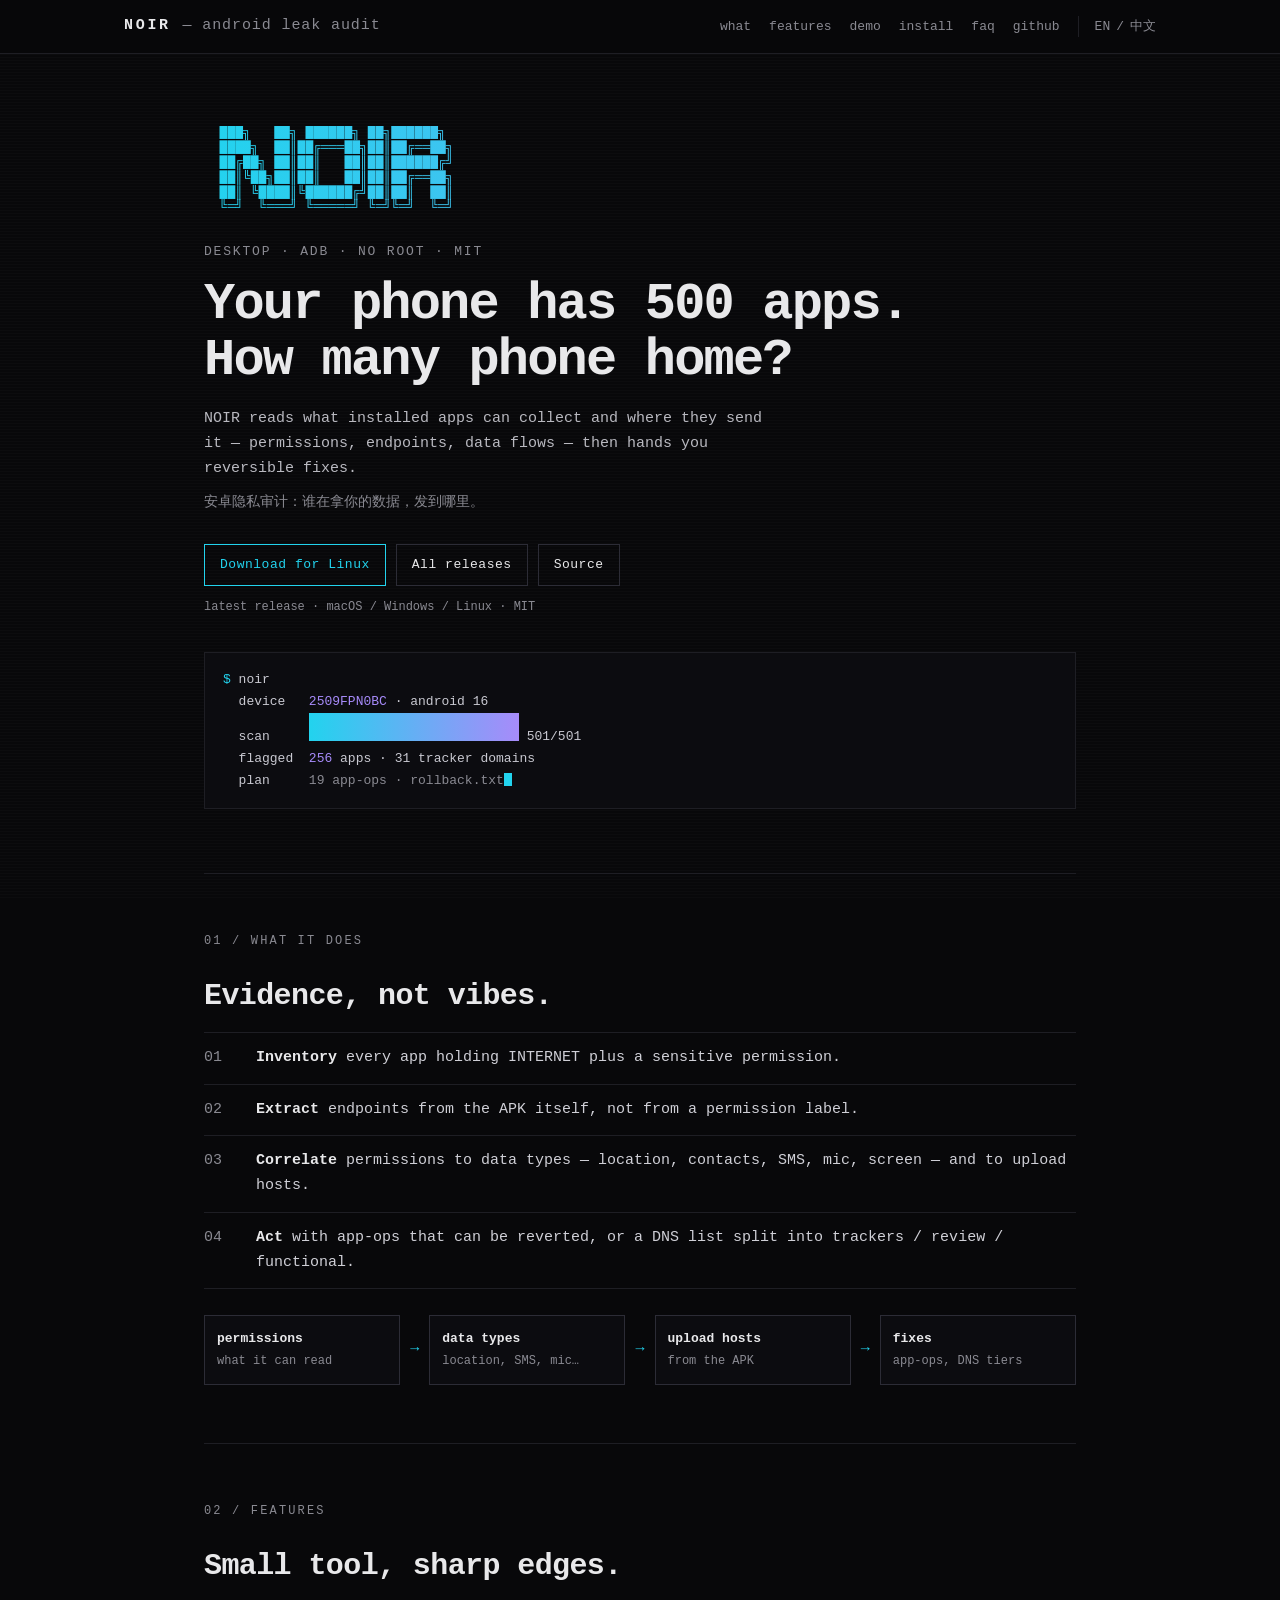
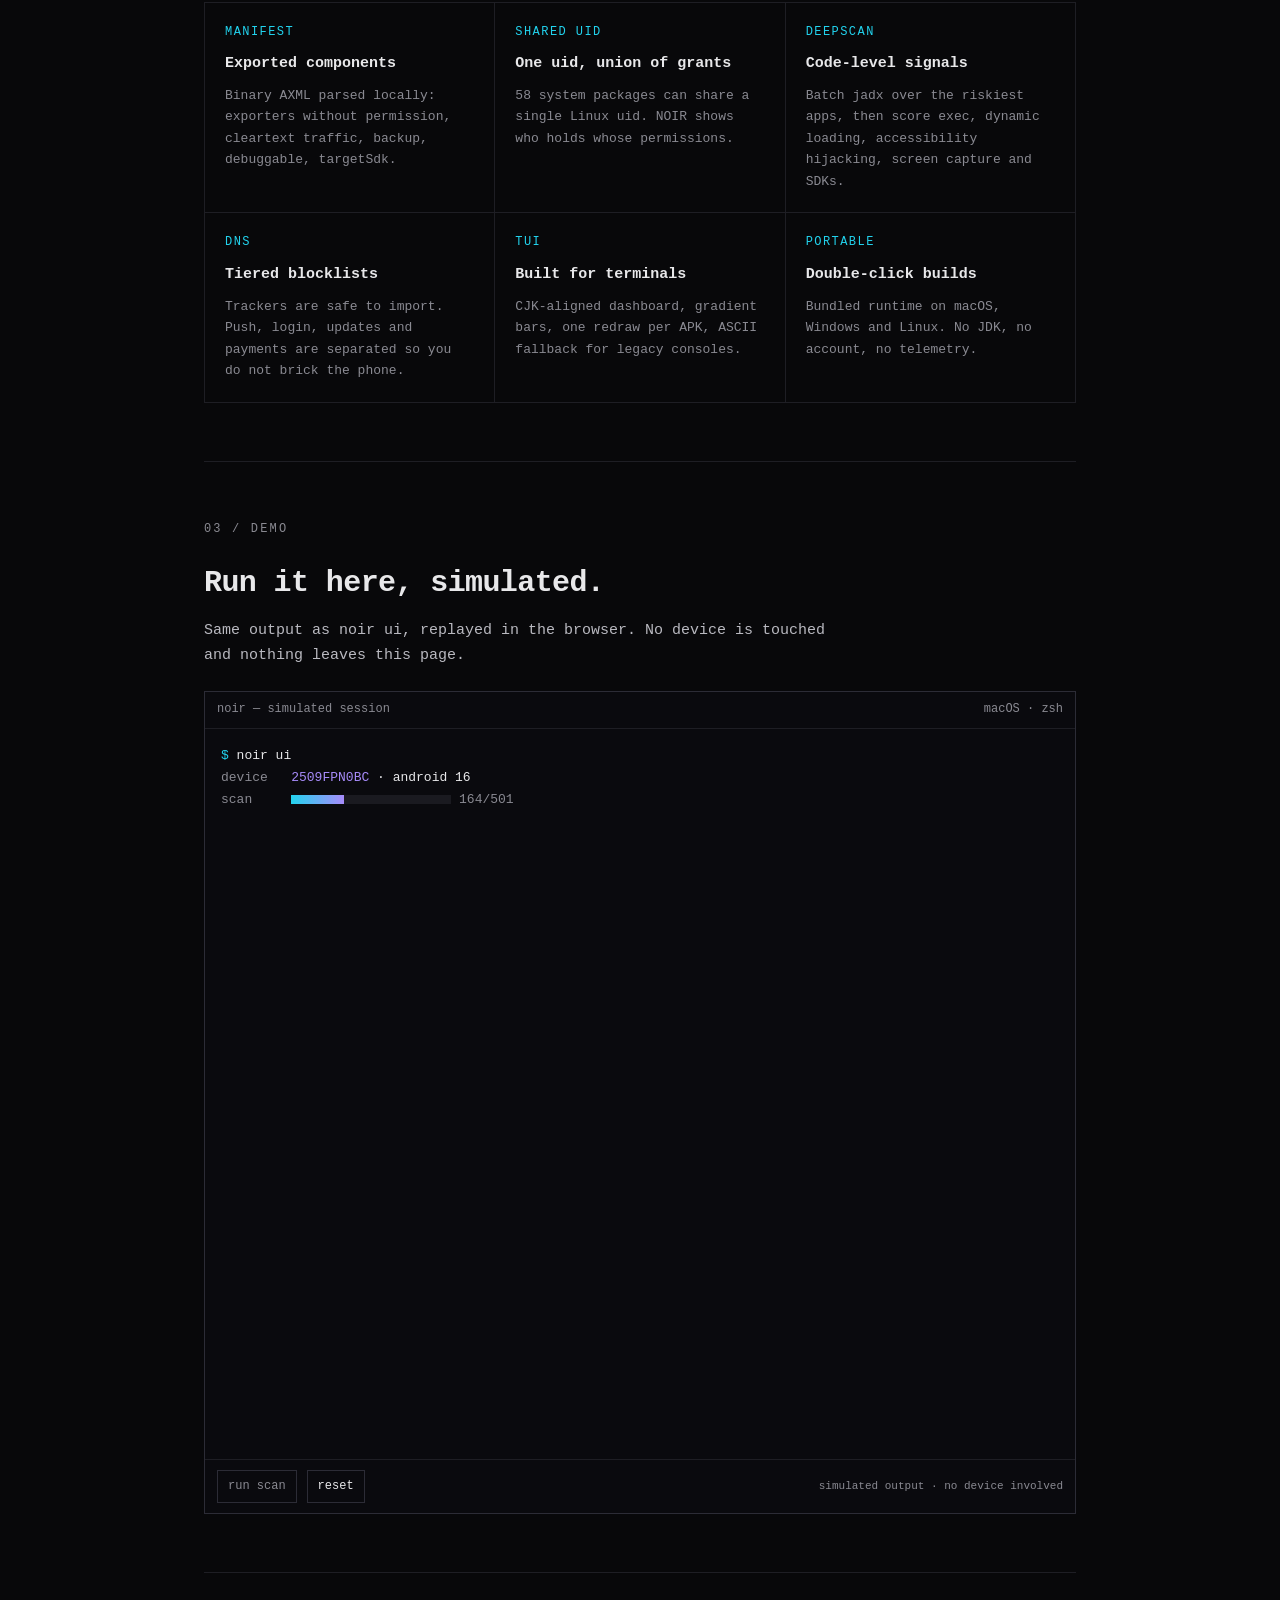
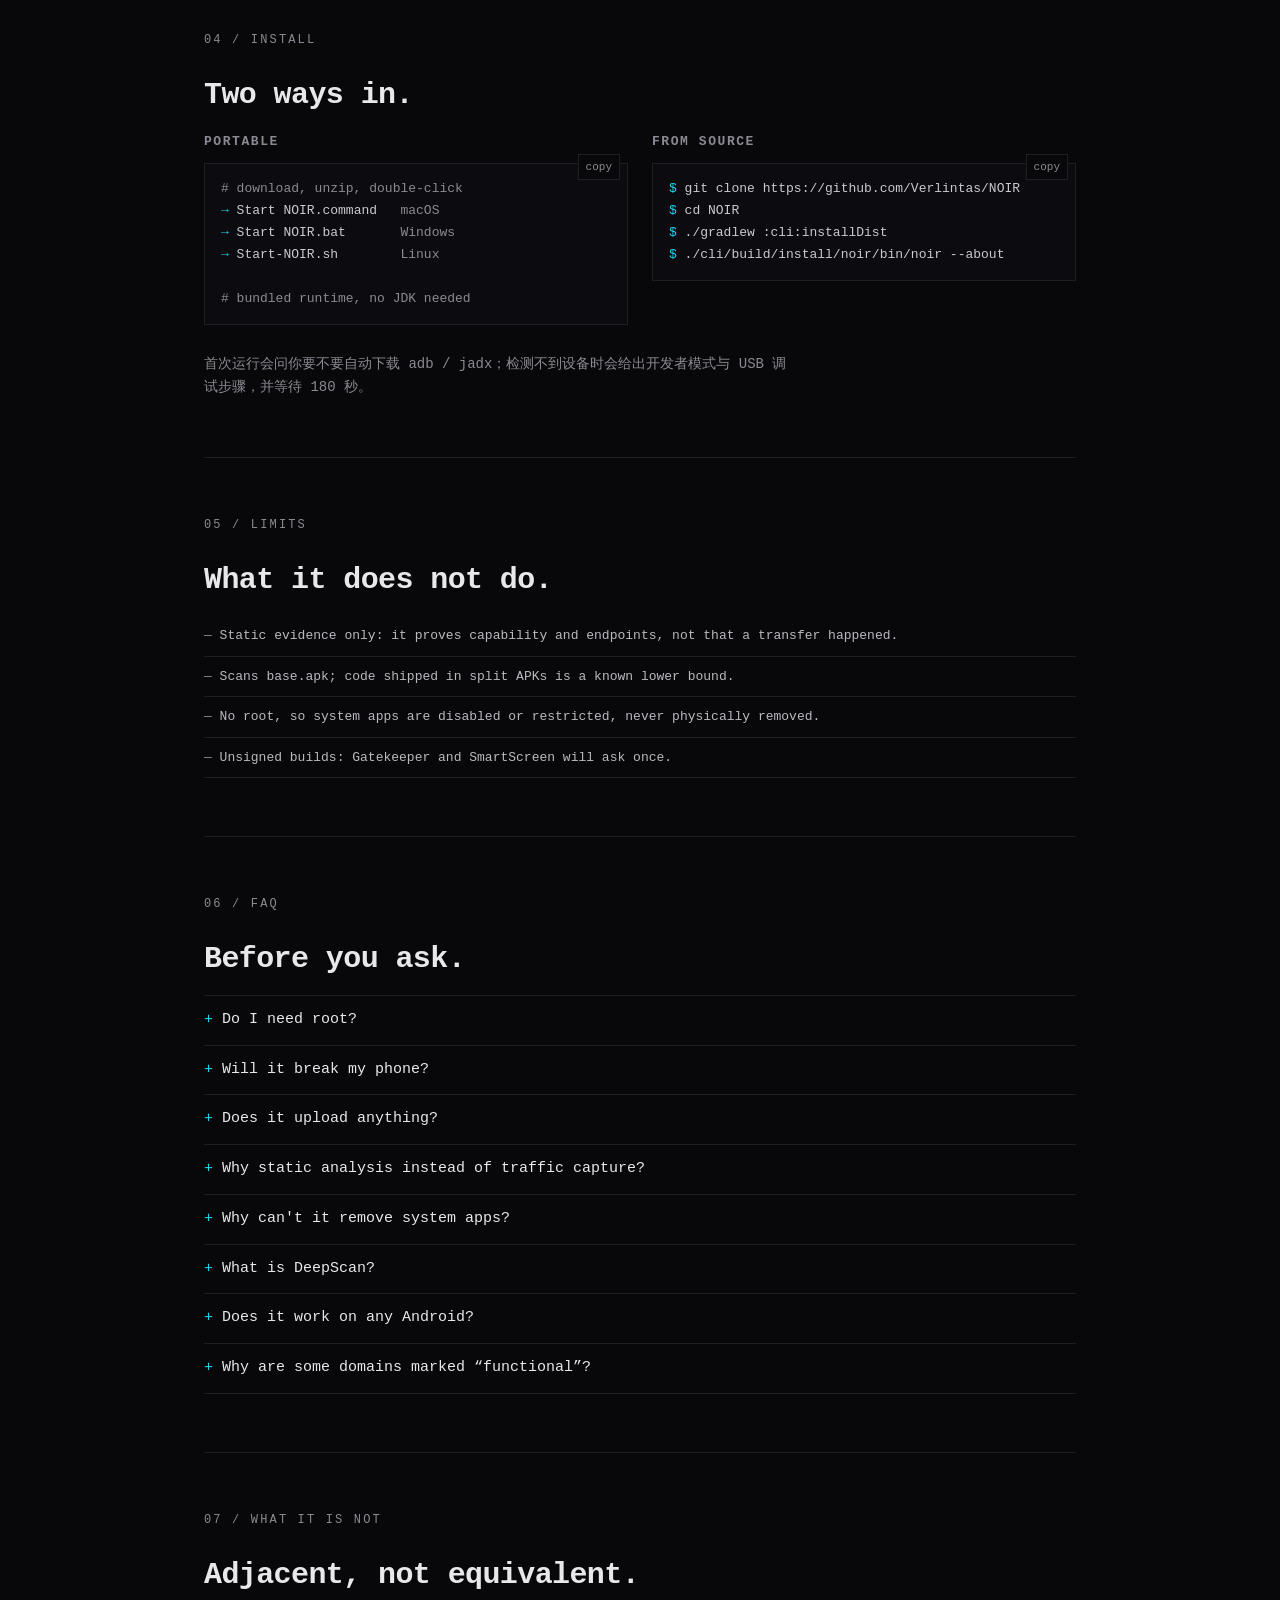
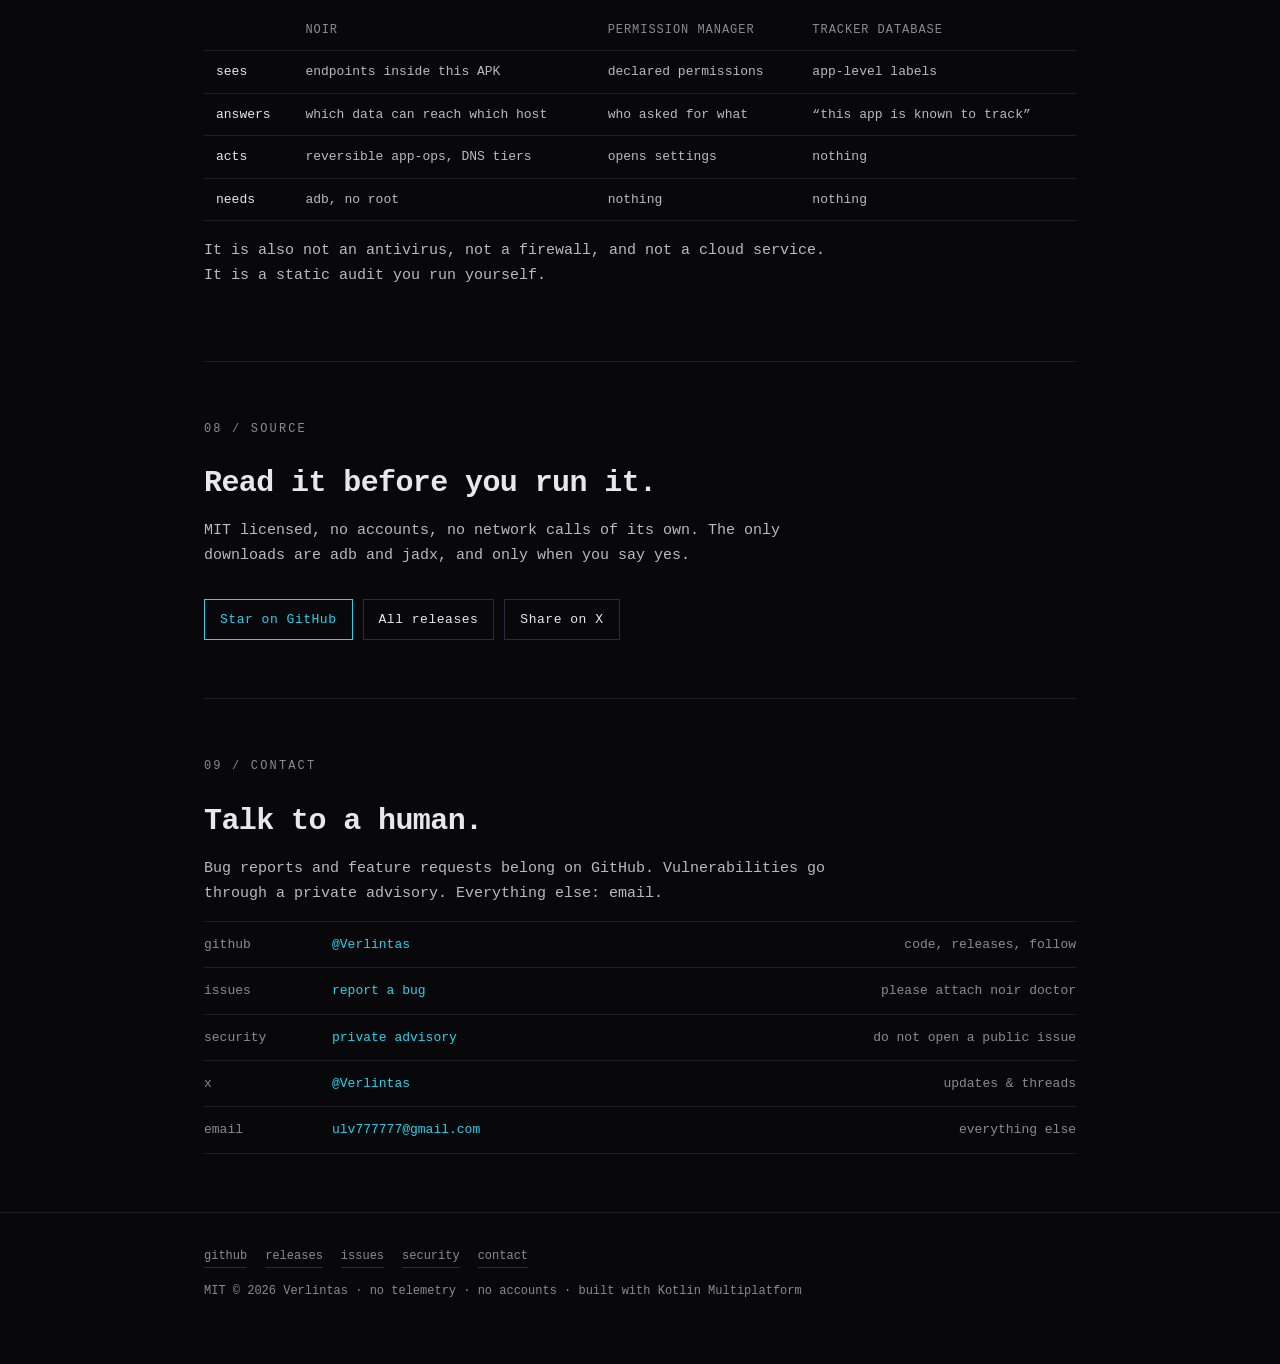
==== site/index.html @ d6cd67aa "feat(site): add bilingual NOIR landing page Static EN/ZH pages under site/ with an interactive simul" ====
<!doctype html>
<html lang="en">
<head>
<meta charset="utf-8">
<meta name="viewport" content="width=device-width, initial-scale=1">
<title>NOIR — Android leak audit</title>
<meta name="description" content="Desktop audit of what an Android device can leak: permissions, endpoints, data flows, reversible fixes. adb only, no root. MIT.">
<meta name="author" content="Verlintas">
<meta name="theme-color" content="#08080a">
<meta name="color-scheme" content="dark">
<link rel="canonical" href="https://verlintas.dev/noir/">
<link rel="alternate" hreflang="en" href="https://verlintas.dev/noir/">
<link rel="alternate" hreflang="zh" href="https://verlintas.dev/noir/zh/">
<link rel="alternate" hreflang="x-default" href="https://verlintas.dev/noir/">

<meta property="og:title" content="NOIR — Android leak audit">
<meta property="og:description" content="What can your phone leak, and where does it go? adb only, no root, reversible fixes.">
<meta property="og:type" content="website">
<meta property="og:site_name" content="NOIR">
<meta property="og:url" content="https://verlintas.dev/noir/">
<meta property="og:locale" content="en_US">
<meta property="og:locale:alternate" content="zh_CN">
<meta property="og:image" content="https://verlintas.dev/noir/assets/og.png">
<meta property="og:image:width" content="1200">
<meta property="og:image:height" content="630">
<meta property="og:image:alt" content="NOIR — Your phone has 500 apps. How many phone home?">
<meta name="twitter:card" content="summary_large_image">
<meta name="twitter:site" content="@Verlintas">
<meta name="twitter:creator" content="@Verlintas">
<meta name="twitter:title" content="NOIR — Android leak audit">
<meta name="twitter:description" content="What can your phone leak, and where does it go? adb only, no root, reversible fixes.">
<meta name="twitter:image" content="https://verlintas.dev/noir/assets/og.png">
<meta name="twitter:image:alt" content="NOIR — Your phone has 500 apps. How many phone home?">

<link rel="icon" href="assets/icon.svg" type="image/svg+xml">
<link rel="apple-touch-icon" href="assets/apple-touch-icon.png">
<link rel="manifest" href="assets/manifest.webmanifest">
<link rel="stylesheet" href="assets/style.css">
<script src="assets/app.js" defer></script>

<script type="application/ld+json">
{
  "@context": "https://schema.org",
  "@type": "SoftwareApplication",
  "name": "NOIR",
  "applicationCategory": "SecurityApplication",
  "operatingSystem": "macOS, Windows, Linux",
  "url": "https://verlintas.dev/noir/",
  "codeRepository": "https://github.com/Verlintas/NOIR",
  "license": "https://opensource.org/licenses/MIT",
  "offers": { "@type": "Offer", "price": "0", "priceCurrency": "USD" },
  "description": "Desktop audit of what an Android device can leak: permissions, endpoints, data flows, reversible fixes."
}
</script>
</head>
<body>

<a class="skip" href="#main">skip to content</a>

<header>
  <div class="bar">
    <a class="brand" href="./">NOIR <span>— android leak audit</span></a>
    <nav>
      <a class="keep" href="#what">what</a>
      <a href="#features">features</a>
      <a href="#demo">demo</a>
      <a href="#install">install</a>
      <a href="#faq">faq</a>
      <a class="keep" href="https://github.com/Verlintas/NOIR">github</a>
      <span class="lang"><span class="active">EN</span> / <a class="lang-link" href="./zh/" hreflang="zh" lang="zh">中文</a></span>
    </nav>
  </div>
</header>

<main class="wrap" id="main">

  <section class="hero">
    <pre class="logo" role="img" aria-label="NOIR">  ███╗   ██╗ ██████╗ ██╗██████╗
  ████╗  ██║██╔═══██╗██║██╔══██╗
  ██╔██╗ ██║██║   ██║██║██████╔╝
  ██║╚██╗██║██║   ██║██║██╔══██╗
  ██║ ╚████║╚██████╔╝██║██║  ██║
  ╚═╝  ╚═══╝ ╚═════╝ ╚═╝╚═╝  ╚═╝</pre>

    <p class="kicker">desktop · adb · no root · mit</p>

    <h1>Your phone has 500 apps.<br>How many phone home?</h1>

    <p class="lede">
      NOIR reads what installed apps can collect and where they send it —
      permissions, endpoints, data flows — then hands you reversible fixes.
    </p>
    <p class="cn" lang="zh">安卓隐私审计：谁在拿你的数据，发到哪里。</p>

    <div class="cta">
      <a class="btn primary" id="download-primary" href="https://github.com/Verlintas/NOIR/releases/latest">Download latest</a>
      <a class="btn" id="download-all" href="https://github.com/Verlintas/NOIR/releases">All releases</a>
      <a class="btn" href="https://github.com/Verlintas/NOIR">Source</a>
      <a class="stars" id="stars" href="https://github.com/Verlintas/NOIR" hidden>★ <b>—</b> stars</a>
    </div>
    <p class="release" id="release-meta">latest release · macOS / Windows / Linux · MIT</p>

    <pre class="term"><span class="p">$</span> noir
  device   <span class="v">2509FPN0BC</span> · android 16
  scan     <span class="bar"></span> 501/501
  flagged  <span class="v">256</span> apps · 31 tracker domains
  plan     <span class="d">19 app-ops · rollback.txt</span><span class="caret"></span></pre>
  </section>

  <section class="reveal" id="what">
    <p class="sec-label">01 / What it does</p>
    <h2>Evidence, not vibes.</h2>

    <div class="rows">
      <div class="row"><span class="n">01</span><span class="t"><b>Inventory</b> every app holding INTERNET plus a sensitive permission.</span></div>
      <div class="row"><span class="n">02</span><span class="t"><b>Extract</b> endpoints from the APK itself, not from a permission label.</span></div>
      <div class="row"><span class="n">03</span><span class="t"><b>Correlate</b> permissions to data types — location, contacts, SMS, mic, screen — and to upload hosts.</span></div>
      <div class="row"><span class="n">04</span><span class="t"><b>Act</b> with app-ops that can be reverted, or a DNS list split into trackers / review / functional.</span></div>
    </div>

    <div class="flow" aria-hidden="true">
      <div class="box"><b>permissions</b><span>what it can read</span></div>
      <div class="arrow">→</div>
      <div class="box"><b>data types</b><span>location, SMS, mic…</span></div>
      <div class="arrow">→</div>
      <div class="box"><b>upload hosts</b><span>from the APK</span></div>
      <div class="arrow">→</div>
      <div class="box"><b>fixes</b><span>app-ops, DNS tiers</span></div>
    </div>
  </section>

  <section class="reveal" id="features">
    <p class="sec-label">02 / Features</p>
    <h2>Small tool, sharp edges.</h2>

    <div class="grid">
      <div class="card"><div class="k">MANIFEST</div><h3>Exported components</h3><p>Binary AXML parsed locally: exporters without permission, cleartext traffic, backup, debuggable, targetSdk.</p></div>
      <div class="card"><div class="k">SHARED UID</div><h3>One uid, union of grants</h3><p>58 system packages can share a single Linux uid. NOIR shows who holds whose permissions.</p></div>
      <div class="card"><div class="k">DEEPSCAN</div><h3>Code-level signals</h3><p>Batch jadx over the riskiest apps, then score exec, dynamic loading, accessibility hijacking, screen capture and SDKs.</p></div>
      <div class="card"><div class="k">DNS</div><h3>Tiered blocklists</h3><p>Trackers are safe to import. Push, login, updates and payments are separated so you do not brick the phone.</p></div>
      <div class="card"><div class="k">TUI</div><h3>Built for terminals</h3><p>CJK-aligned dashboard, gradient bars, one redraw per APK, ASCII fallback for legacy consoles.</p></div>
      <div class="card"><div class="k">PORTABLE</div><h3>Double-click builds</h3><p>Bundled runtime on macOS, Windows and Linux. No JDK, no account, no telemetry.</p></div>
    </div>
  </section>

  <section class="reveal" id="demo">
    <p class="sec-label">03 / Demo</p>
    <h2>Run it here, simulated.</h2>
    <p>Same output as <code>noir ui</code>, replayed in the browser. No device is touched and nothing leaves this page.</p>

    <div class="demo">
      <div class="demo-bar"><span>noir — simulated session</span><span>macOS · zsh</span></div>
      <div class="demo-body" id="demo-body" aria-label="simulated terminal output"><div class="l dim fallback">JavaScript is off — run noir ui in your terminal to see this live.</div></div>
      <div class="demo-actions">
        <button id="demo-run" type="button">run scan</button>
        <button id="demo-reset" type="button">reset</button>
        <span class="demo-note">simulated output · no device involved</span>
      </div>
    </div>
  </section>

  <section class="reveal" id="install">
    <p class="sec-label">04 / Install</p>
    <h2>Two ways in.</h2>

    <div class="cols">
      <div>
        <h3>Portable</h3>
        <div class="code-wrap">
<pre class="code"><span class="c"># download, unzip, double-click</span>
<span class="p">→</span> Start NOIR.command   <span class="c">macOS</span>
<span class="p">→</span> Start NOIR.bat       <span class="c">Windows</span>
<span class="p">→</span> Start-NOIR.sh        <span class="c">Linux</span>

<span class="c"># bundled runtime, no JDK needed</span></pre>
          <button class="copy" type="button">copy</button>
        </div>
      </div>
      <div>
        <h3>From source</h3>
        <div class="code-wrap">
<pre class="code"><span class="p">$</span> git clone https://github.com/Verlintas/NOIR
<span class="p">$</span> cd NOIR
<span class="p">$</span> ./gradlew :cli:installDist
<span class="p">$</span> ./cli/build/install/noir/bin/noir --about</pre>
          <button class="copy" type="button">copy</button>
        </div>
      </div>
    </div>

    <p class="cn" lang="zh">首次运行会问你要不要自动下载 adb / jadx；检测不到设备时会给出开发者模式与 USB 调试步骤，并等待 180 秒。</p>
  </section>

  <section class="reveal" id="limits">
    <p class="sec-label">05 / Limits</p>
    <h2>What it does not do.</h2>
    <ul class="limits">
      <li>Static evidence only: it proves capability and endpoints, not that a transfer happened.</li>
      <li>Scans <code>base.apk</code>; code shipped in split APKs is a known lower bound.</li>
      <li>No root, so system apps are disabled or restricted, never physically removed.</li>
      <li>Unsigned builds: Gatekeeper and SmartScreen will ask once.</li>
    </ul>
  </section>

  <section class="reveal" id="faq">
    <p class="sec-label">06 / FAQ</p>
    <h2>Before you ask.</h2>

    <div class="faq">
      <details>
        <summary>Do I need root?</summary>
        <p>No. Everything runs through <code>adb shell</code>. Uninstalling is limited to <code>--user 0</code>, so the system partition is never modified and a factory reset brings everything back.</p>
      </details>
      <details>
        <summary>Will it break my phone?</summary>
        <p>The default run is read-only. <code>--apply</code> only changes app-ops, each reversible with <code>default</code>; <code>rollback.txt</code> is written next to the report. Uninstalling is a separate, explicit command.</p>
      </details>
      <details>
        <summary>Does it upload anything?</summary>
        <p>No telemetry, no accounts, no analytics. Reports stay in your output directory. The only network access is <code>noir setup</code> downloading adb/jadx, and GitHub API calls on this page for the version and star count.</p>
      </details>
      <details>
        <summary>Why static analysis instead of traffic capture?</summary>
        <p>Static evidence answers “can this app read X and reach Y”, which works without root, without a VPN slot, and without trusting a certificate authority. It cannot prove that a transfer happened — pair it with DNS logs if you need that.</p>
      </details>
      <details>
        <summary>Why can't it remove system apps?</summary>
        <p>Without an unlocked bootloader and root, Android does not allow it. NOIR can disable or restrict them for the current user, and tells you exactly which app-op or domain is responsible.</p>
      </details>
      <details>
        <summary>What is DeepScan?</summary>
        <p><code>noir deepscan</code> pulls the riskiest APKs, runs jadx in parallel, and scores code-level signals: <code>Runtime.exec</code>, dynamic dex loading, accessibility rewriting, screen capture, device-id reads and known SDKs. It is a triage tool, not a decompiler replacement.</p>
      </details>
      <details>
        <summary>Does it work on any Android?</summary>
        <p>Yes, as long as <code>adb</code> can see the device. It has been tested on Xiaomi/HyperOS, AOSP emulators and vendor ROMs. Vendor-specific heuristics live in the classifier and are easy to extend.</p>
      </details>
      <details>
        <summary>Why are some domains marked “functional”?</summary>
        <p>Push, login, updates, payments, app stores and cloud sync need their endpoints. Blocking them takes out notifications or sign-in. NOIR splits exports into trackers / review / functional so you do not brick the phone.</p>
      </details>
    </div>
  </section>

  <section class="reveal" id="not">
    <p class="sec-label">07 / What it is not</p>
    <h2>Adjacent, not equivalent.</h2>

    <table class="compare">
      <thead>
        <tr><th></th><th>NOIR</th><th>Permission manager</th><th>Tracker database</th></tr>
      </thead>
      <tbody>
        <tr><td>sees</td><td>endpoints inside this APK</td><td>declared permissions</td><td>app-level labels</td></tr>
        <tr><td>answers</td><td>which data can reach which host</td><td>who asked for what</td><td>“this app is known to track”</td></tr>
        <tr><td>acts</td><td>reversible app-ops, DNS tiers</td><td>opens settings</td><td>nothing</td></tr>
        <tr><td>needs</td><td>adb, no root</td><td>nothing</td><td>nothing</td></tr>
      </tbody>
    </table>
    <p style="margin-top:18px">It is also not an antivirus, not a firewall, and not a cloud service. It is a static audit you run yourself.</p>
  </section>

  <section class="reveal" id="source">
    <p class="sec-label">08 / Source</p>
    <h2>Read it before you run it.</h2>
    <p>MIT licensed, no accounts, no network calls of its own. The only downloads are adb and jadx, and only when you say yes.</p>
    <div class="cta">
      <a class="btn primary" href="https://github.com/Verlintas/NOIR">Star on GitHub</a>
      <a class="btn" href="https://github.com/Verlintas/NOIR/releases">All releases</a>
      <a class="btn" href="https://twitter.com/intent/tweet?text=NOIR%20%E2%80%94%20what%20can%20your%20phone%20leak%2C%20and%20where%20does%20it%20go%3F%20adb%20only%2C%20no%20root.&amp;url=https%3A%2F%2Fverlintas.dev%2Fnoir%2F">Share on X</a>
    </div>
  </section>

  <section class="reveal" id="contact">
    <p class="sec-label">09 / Contact</p>
    <h2>Talk to a human.</h2>
    <p>Bug reports and feature requests belong on GitHub. Vulnerabilities go through a private advisory. Everything else: email.</p>

    <div class="contact">
      <a class="contact-row" href="https://github.com/Verlintas">
        <span class="k">github</span><span class="v">@Verlintas</span><span class="d">code, releases, follow</span>
      </a>
      <a class="contact-row" href="https://github.com/Verlintas/NOIR/issues">
        <span class="k">issues</span><span class="v">report a bug</span><span class="d">please attach <code>noir doctor</code></span>
      </a>
      <a class="contact-row" href="https://github.com/Verlintas/NOIR/security/advisories/new">
        <span class="k">security</span><span class="v">private advisory</span><span class="d">do not open a public issue</span>
      </a>
      <a class="contact-row" href="https://x.com/Verlintas">
        <span class="k">x</span><span class="v">@Verlintas</span><span class="d">updates &amp; threads</span>
      </a>
      <a class="contact-row" id="email-link" href="#contact">
        <span class="k">email</span><span class="v" id="email-text">…</span><span class="d">everything else</span>
      </a>
    </div>
  </section>

</main>

<footer>
  <div class="wrap">
    <div class="links">
      <a href="https://github.com/Verlintas/NOIR">github</a>
      <a href="https://github.com/Verlintas/NOIR/releases">releases</a>
      <a href="https://github.com/Verlintas/NOIR/issues">issues</a>
      <a href="https://github.com/Verlintas/NOIR/blob/main/SECURITY.md">security</a>
      <a href="#contact">contact</a>
    </div>
    <div>MIT © 2026 Verlintas · no telemetry · no accounts · built with Kotlin Multiplatform</div>
  </div>
</footer>

</body>
</html>
---- site/assets/style.css ----
:root {
  --bg: #08080a;
  --fg: #e8e8ea;
  --dim: #8a8a92;
  --line: #1e1e24;
  --line-bright: #2c2c36;
  --cyan: #22d3ee;
  --violet: #a78bfa;
  --amber: #fbbf24;
  --red: #f87171;
  --green: #34d399;
  --mono: ui-monospace, SFMono-Regular, "SF Mono", Menlo, Consolas, "Liberation Mono", monospace;
}

* { box-sizing: border-box; }

html { background: var(--bg); scroll-behavior: smooth; }

body {
  margin: 0;
  background: var(--bg);
  color: var(--fg);
  font-family: var(--mono);
  font-size: 15px;
  line-height: 1.65;
  -webkit-font-smoothing: antialiased;
  text-rendering: optimizeLegibility;
}

body::before {
  content: "";
  position: fixed;
  inset: 0;
  pointer-events: none;
  background-image: linear-gradient(rgba(255,255,255,.018) 1px, transparent 1px);
  background-size: 100% 3px;
  z-index: 0;
}

a { color: inherit; text-decoration: none; border-bottom: 1px solid var(--line-bright); }
a:hover { color: var(--cyan); border-bottom-color: var(--cyan); }

::selection { background: var(--cyan); color: #000; }

:focus-visible {
  outline: 2px solid var(--cyan);
  outline-offset: 3px;
}

.skip {
  position: absolute;
  left: -9999px;
  top: 0;
  z-index: 99;
  background: var(--bg);
  border: 1px solid var(--cyan);
  padding: 8px 12px;
}
.skip:focus { left: 12px; top: 12px; }

.wrap { position: relative; z-index: 1; max-width: 920px; margin: 0 auto; padding: 0 24px; }

header {
  border-bottom: 1px solid var(--line);
  position: sticky;
  top: 0;
  background: rgba(8,8,10,.86);
  backdrop-filter: blur(8px);
  z-index: 2;
}

.bar {
  max-width: 1080px;
  margin: 0 auto;
  padding: 14px 24px;
  display: flex;
  align-items: center;
  justify-content: space-between;
  gap: 16px;
}

.brand { font-weight: 700; letter-spacing: .18em; border: 0; }
.brand span { color: var(--dim); font-weight: 400; letter-spacing: .06em; }

nav { display: flex; gap: 18px; font-size: 13px; color: var(--dim); align-items: center; }
nav a { border: 0; }
nav a:hover { color: var(--fg); }
nav a.active { color: var(--fg); }
.lang { display: flex; gap: 6px; align-items: center; border-left: 1px solid var(--line); padding-left: 16px; }

/* hero */
.hero { padding: 72px 0 64px; border-top: 0; }

.logo {
  margin: 0;
  font-size: clamp(7px, 1.55vw, 13px);
  line-height: 1.15;
  font-weight: 700;
  background: linear-gradient(92deg, var(--cyan), var(--violet) 72%);
  background-size: 200% 100%;
  animation: drift 9s ease-in-out infinite;
  -webkit-background-clip: text;
  background-clip: text;
  color: transparent;
  white-space: pre;
  overflow-x: auto;
}

.kicker {
  margin: 26px 0 0;
  color: var(--dim);
  font-size: 13px;
  letter-spacing: .14em;
  text-transform: uppercase;
}

h1 {
  margin: 14px 0 18px;
  font-size: clamp(30px, 5.2vw, 52px);
  line-height: 1.08;
  letter-spacing: -0.035em;
  font-weight: 700;
}

.lede { margin: 0; max-width: 62ch; color: #b9b9c0; }
.cn { margin: 10px 0 0; color: var(--dim); font-size: 14px; }

.cta { display: flex; flex-wrap: wrap; gap: 10px; margin: 30px 0 0; align-items: center; }

.btn {
  display: inline-block;
  padding: 9px 15px;
  border: 1px solid var(--line-bright);
  color: var(--fg);
  font-size: 13px;
  letter-spacing: .04em;
  transition: background .12s ease, color .12s ease, border-color .12s ease;
}

.btn:hover { background: var(--fg); color: #000; border-color: var(--fg); }
.btn.primary { border-color: var(--cyan); color: var(--cyan); }
.btn.primary:hover { background: var(--cyan); color: #000; }
.btn.small { padding: 6px 10px; font-size: 12px; }

.stars { display: inline-flex; gap: 6px; align-items: center; color: var(--dim); font-size: 12px; border: 1px solid var(--line); padding: 6px 10px; }
.stars b { color: var(--fg); font-weight: 600; }
.stars[hidden] { display: none; }

.release { margin: 12px 0 0; color: var(--dim); font-size: 12px; }

.term {
  margin: 34px 0 0;
  padding: 16px 18px;
  background: #0c0c10;
  border: 1px solid var(--line);
  font-size: 13px;
  line-height: 1.7;
  color: #c9c9d1;
  overflow-x: auto;
}

.term .p { color: var(--cyan); }
.term .d { color: var(--dim); }
.term .v { color: var(--violet); }

.term .bar {
  display: inline-block;
  width: 210px;
  height: 11px;
  background: linear-gradient(90deg, var(--cyan), var(--violet), var(--cyan));
  background-size: 200% 100%;
  animation: bar 4s linear infinite;
  vertical-align: -1px;
}

.term .caret {
  display: inline-block;
  width: .62em;
  height: 1em;
  background: var(--cyan);
  vertical-align: -2px;
  animation: blink 1.15s steps(1) infinite;
}

@keyframes drift {
  0%, 100% { background-position: 0% 50%; }
  50% { background-position: 100% 50%; }
}

@keyframes bar { to { background-position: -200% 0; } }
@keyframes blink { 50% { opacity: 0; } }

/* sections */
section { padding: 58px 0; border-top: 1px solid var(--line); }

.sec-label {
  margin: 0 0 26px;
  color: var(--dim);
  font-size: 12px;
  letter-spacing: .18em;
  text-transform: uppercase;
}

h2 {
  margin: 0 0 18px;
  font-size: clamp(22px, 3vw, 30px);
  letter-spacing: -0.02em;
  line-height: 1.2;
}

p { margin: 0 0 14px; color: #b9b9c0; max-width: 70ch; }

.rows { margin-top: 8px; border-top: 1px solid var(--line); }
.row { display: flex; gap: 18px; padding: 13px 0; border-bottom: 1px solid var(--line); }
.row .n { color: var(--dim); min-width: 34px; }
.row .t { flex: 1; color: #cfcfd6; }
.row .t b { color: var(--fg); font-weight: 600; }

.grid {
  display: grid;
  grid-template-columns: repeat(auto-fit, minmax(250px, 1fr));
  gap: 1px;
  background: var(--line);
  border: 1px solid var(--line);
}

.card {
  background: var(--bg);
  padding: 20px;
  transition: background .18s ease, transform .18s ease;
}
.card:hover { background: #0d0d11; transform: translateY(-2px); }
.card .k { color: var(--cyan); font-size: 12px; letter-spacing: .12em; }
.card h3 { margin: 10px 0 8px; font-size: 15px; letter-spacing: 0; }
.card p { margin: 0; font-size: 13px; color: var(--dim); overflow-wrap: anywhere; }

/* data flow */
.flow {
  display: grid;
  grid-template-columns: 1fr auto 1fr auto 1fr auto 1fr;
  align-items: center;
  gap: 10px;
  margin: 26px 0 0;
}
.flow .box { border: 1px solid var(--line-bright); padding: 12px; font-size: 13px; background: #0c0c10; }
.flow .box b { display: block; color: var(--fg); font-weight: 600; }
.flow .box span { color: var(--dim); font-size: 12px; }
.flow .arrow { color: var(--cyan); }

/* interactive demo */
.demo { margin-top: 22px; border: 1px solid var(--line-bright); background: #0a0a0e; }
.demo-bar {
  display: flex;
  justify-content: space-between;
  gap: 12px;
  padding: 8px 12px;
  border-bottom: 1px solid var(--line);
  color: var(--dim);
  font-size: 12px;
}
.demo-body {
  padding: 16px;
  min-height: 730px;
  font-size: 13px;
  line-height: 1.7;
  overflow-x: auto;
}
.demo-body .l { white-space: pre; }
.demo-body .fallback { white-space: normal; }
.demo-body .dim { color: var(--dim); }
.demo-body .ok { color: var(--cyan); }
.demo-body .v { color: var(--violet); }
.demo-body .warn { color: var(--amber); }
.demo-body .bad { color: var(--red); }
.demo-body .head { color: var(--fg); font-weight: 600; letter-spacing: .08em; }
.demo-body .spacer { height: 10px; }
.demo-body table { width: 100%; border-collapse: collapse; font-size: 13px; margin: 4px 0 6px; }
.demo-body td { padding: 1px 0; vertical-align: top; white-space: nowrap; }
.demo-body td.num { text-align: right; color: var(--dim); padding-left: 14px; }
.demo-body td.pkg { color: var(--fg); }
.demo-body td.cat { color: var(--dim); padding-left: 14px; }
.demo-body .lbl { display: inline-block; width: 10ch; }
.demo-body .mini {
  display: inline-block;
  height: 9px;
  background: linear-gradient(90deg, var(--cyan), var(--violet));
  vertical-align: -1px;
}
.demo-body .track { display: inline-block; width: 160px; height: 9px; background: #1a1a20; vertical-align: -1px; }
.demo-body .track i { display: block; height: 100%; width: 0; background: linear-gradient(90deg, var(--cyan), var(--violet)); }
.demo-actions {
  display: none;
  gap: 10px;
  align-items: center;
  padding: 10px 12px;
  border-top: 1px solid var(--line);
}
.js .demo-actions { display: flex; }
.demo-actions button {
  font: inherit;
  font-size: 12px;
  background: transparent;
  color: var(--fg);
  border: 1px solid var(--line-bright);
  padding: 6px 10px;
  cursor: pointer;
}
.demo-actions button:hover:not(:disabled) { border-color: var(--cyan); color: var(--cyan); }
.demo-actions button:disabled { color: var(--dim); cursor: default; }
.demo-note { color: var(--dim); font-size: 11px; margin-left: auto; text-align: right; }

/* code */
.code-wrap { position: relative; margin: 0 0 18px; }
.code {
  margin: 0;
  padding: 14px 16px;
  background: #0c0c10;
  border: 1px solid var(--line);
  font-size: 13px;
  line-height: 1.7;
  overflow-x: auto;
  color: #c9c9d1;
  max-width: 100%;
}
.code .c { color: var(--dim); }
.code .p { color: var(--cyan); }
.copy {
  position: absolute;
  top: -9px;
  right: 8px;
  font: inherit;
  font-size: 11px;
  background: var(--bg);
  color: var(--dim);
  border: 1px solid var(--line);
  padding: 3px 7px;
  cursor: pointer;
}
.copy:hover { color: var(--cyan); border-color: var(--cyan); }
.cols { display: grid; grid-template-columns: 1fr 1fr; gap: 24px; }
section[id] { scroll-margin-top: 72px; }
.cols > div, .grid > .card { min-width: 0; }
.cols h3 { margin: 0 0 10px; font-size: 13px; color: var(--dim); letter-spacing: .12em; text-transform: uppercase; }

/* limits */
ul.limits { margin: 0; padding: 0; list-style: none; }
ul.limits li { padding: 9px 0; border-bottom: 1px solid var(--line); color: #b9b9c0; font-size: 13px; }
ul.limits li::before { content: "— "; color: var(--dim); }

/* faq */
.faq { border-top: 1px solid var(--line); }
.faq details { border-bottom: 1px solid var(--line); padding: 12px 0; }
.faq summary { cursor: pointer; color: var(--fg); list-style: none; }
.faq summary::-webkit-details-marker { display: none; }
.faq summary::before { content: "+ "; color: var(--cyan); }
.faq details[open] summary::before { content: "− "; }
.faq p { margin: 10px 0 0; font-size: 13px; color: var(--dim); }

/* comparison */
.compare { width: 100%; border-collapse: collapse; font-size: 13px; }
.compare th, .compare td { text-align: left; padding: 10px 12px; border-bottom: 1px solid var(--line); vertical-align: top; }
.compare th { color: var(--dim); font-weight: 400; font-size: 12px; letter-spacing: .08em; text-transform: uppercase; }
.compare td:first-child { color: var(--fg); }
.compare td { color: #b9b9c0; }

/* contact */
.contact { margin-top: 10px; border-top: 1px solid var(--line); }
.contact-row {
  display: grid;
  grid-template-columns: 110px 1fr auto;
  gap: 18px;
  padding: 12px 0;
  border-bottom: 1px solid var(--line);
  border-left: 0;
  border-right: 0;
  border-top: 0;
  font-size: 13px;
  align-items: baseline;
  transition: color .15s ease, border-bottom-color .15s ease;
}
.contact-row:hover { color: var(--fg); border-bottom-color: var(--cyan); }
.contact-row .k { color: var(--dim); }
.contact-row .v { color: var(--cyan); }
.contact-row:hover .v { color: var(--fg); }
.contact-row .d { color: var(--dim); text-align: right; }

/* reveal */
.js .reveal { opacity: 0; transform: translateY(10px); transition: opacity .55s ease, transform .55s ease; }
.js .reveal.in { opacity: 1; transform: none; }

footer { border-top: 1px solid var(--line); padding: 34px 0 60px; color: var(--dim); font-size: 12px; }
footer .links { display: flex; flex-wrap: wrap; gap: 18px; margin-bottom: 14px; }

@media (prefers-reduced-motion: reduce) {
  html { scroll-behavior: auto; }
  *, *::before, *::after { animation: none !important; transition: none !important; }
  .js .reveal { opacity: 1; transform: none; }
}

@media (max-width: 760px) {
  nav a:not(.keep):not(.lang-link) { display: none; }
  .lang { border-left: 0; padding-left: 0; }
}

@media (max-width: 620px) {
  .bar { padding: 12px 18px; gap: 10px; }
  .brand span { display: none; }
  nav { gap: 12px; }
  .wrap { padding: 0 18px; }
}

@media (max-width: 700px) {
  .cols { grid-template-columns: 1fr; }
  .term { font-size: 12px; padding: 14px; }
  .term .bar { width: 120px; }
  .hero { padding: 48px 0 44px; }
  section { padding: 44px 0; }
  .flow { grid-template-columns: 1fr; }
  .flow .arrow { justify-self: start; transform: rotate(90deg); }
  .demo-body { min-height: 640px; padding: 12px; font-size: 11px; }
  .demo-note { display: none; }
  .code { white-space: pre-wrap; overflow-wrap: anywhere; }
  .contact-row { grid-template-columns: 80px 1fr; }
  .contact-row .d { display: none; }
  .compare th:nth-child(3), .compare td:nth-child(3) { display: none; }
}
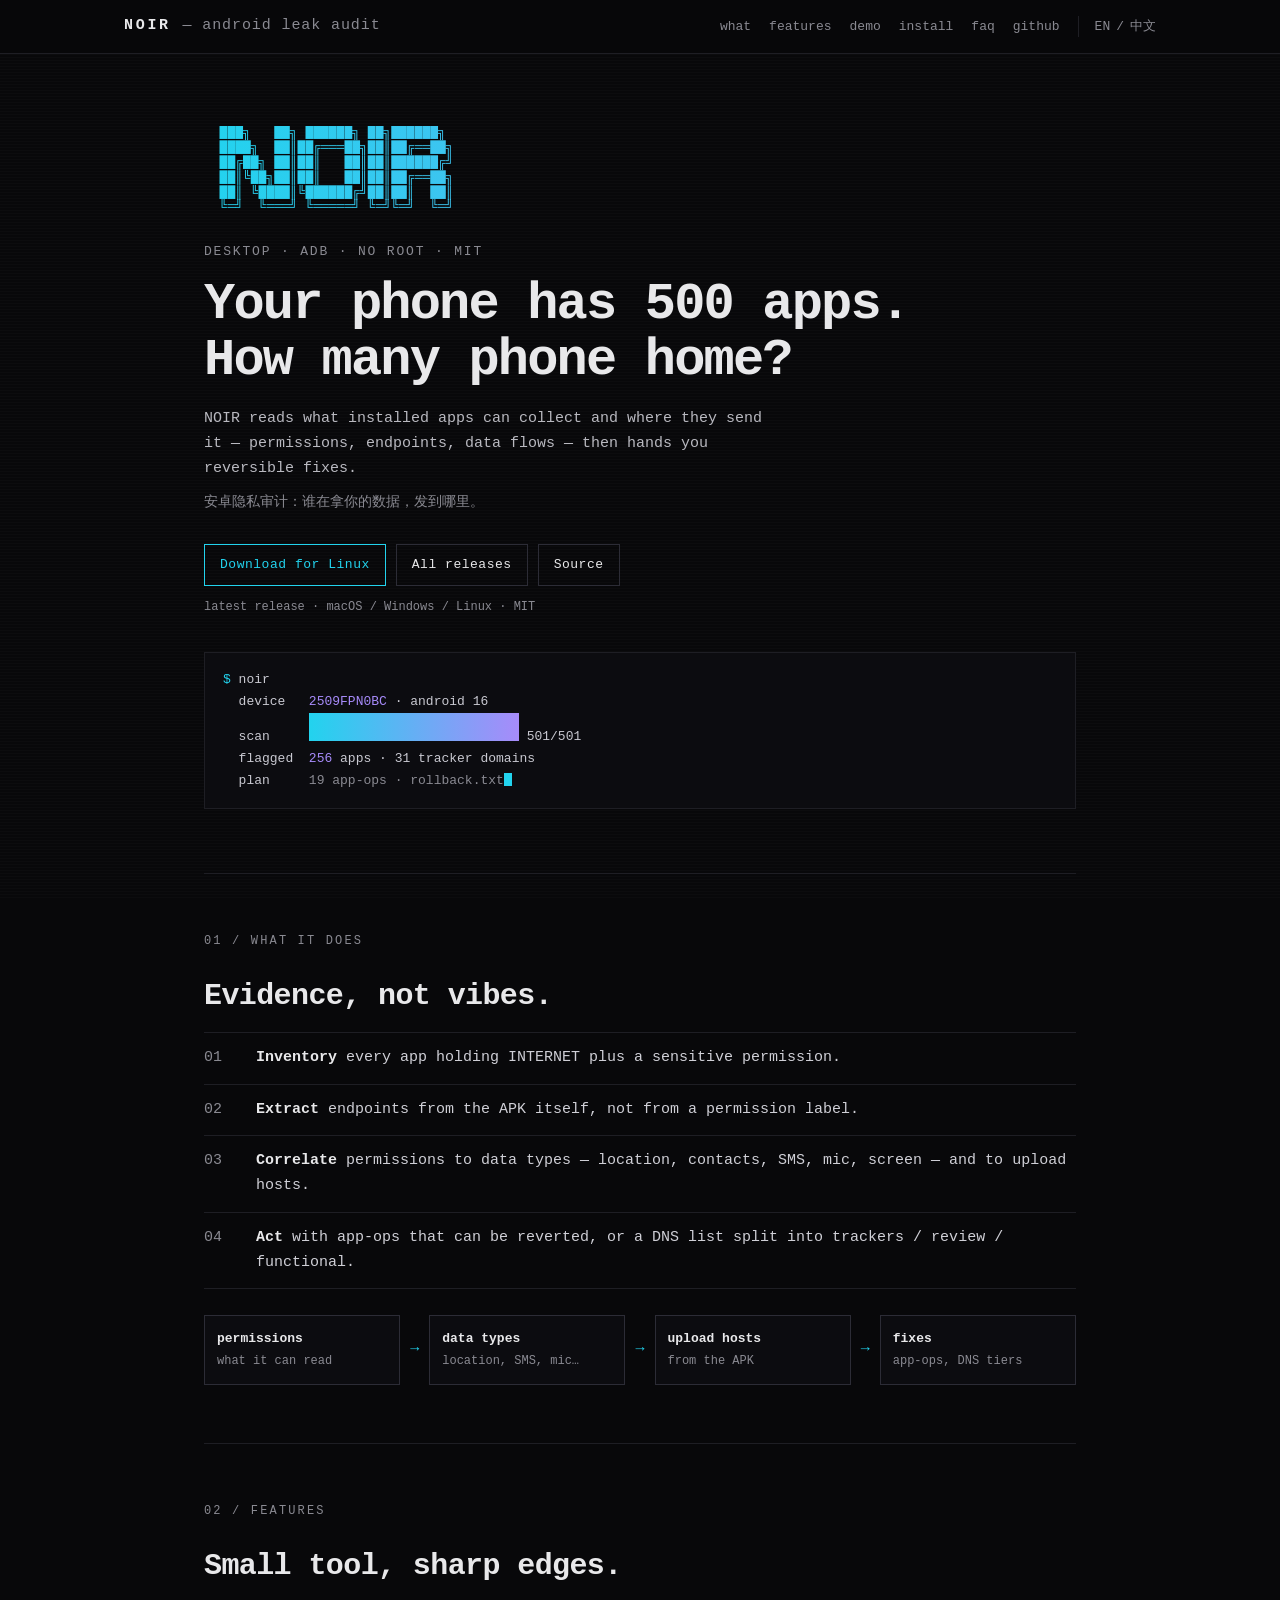
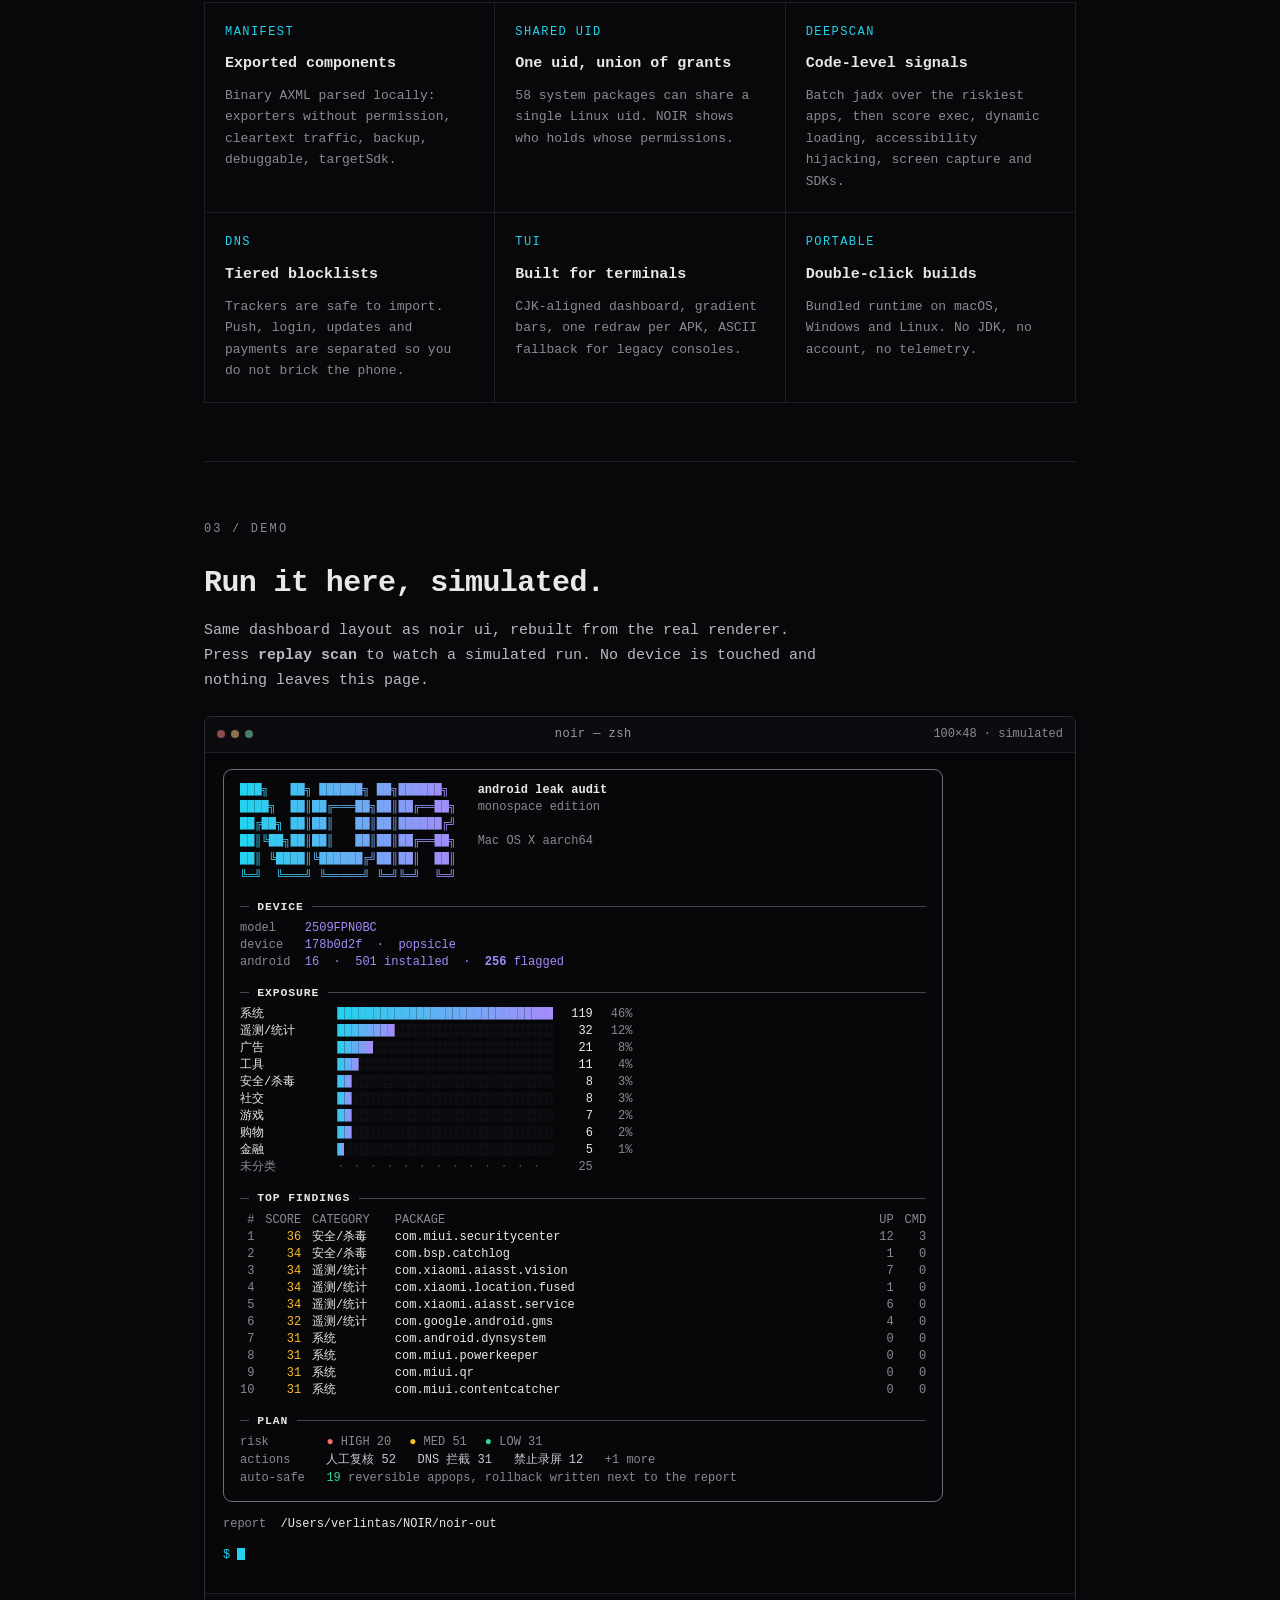
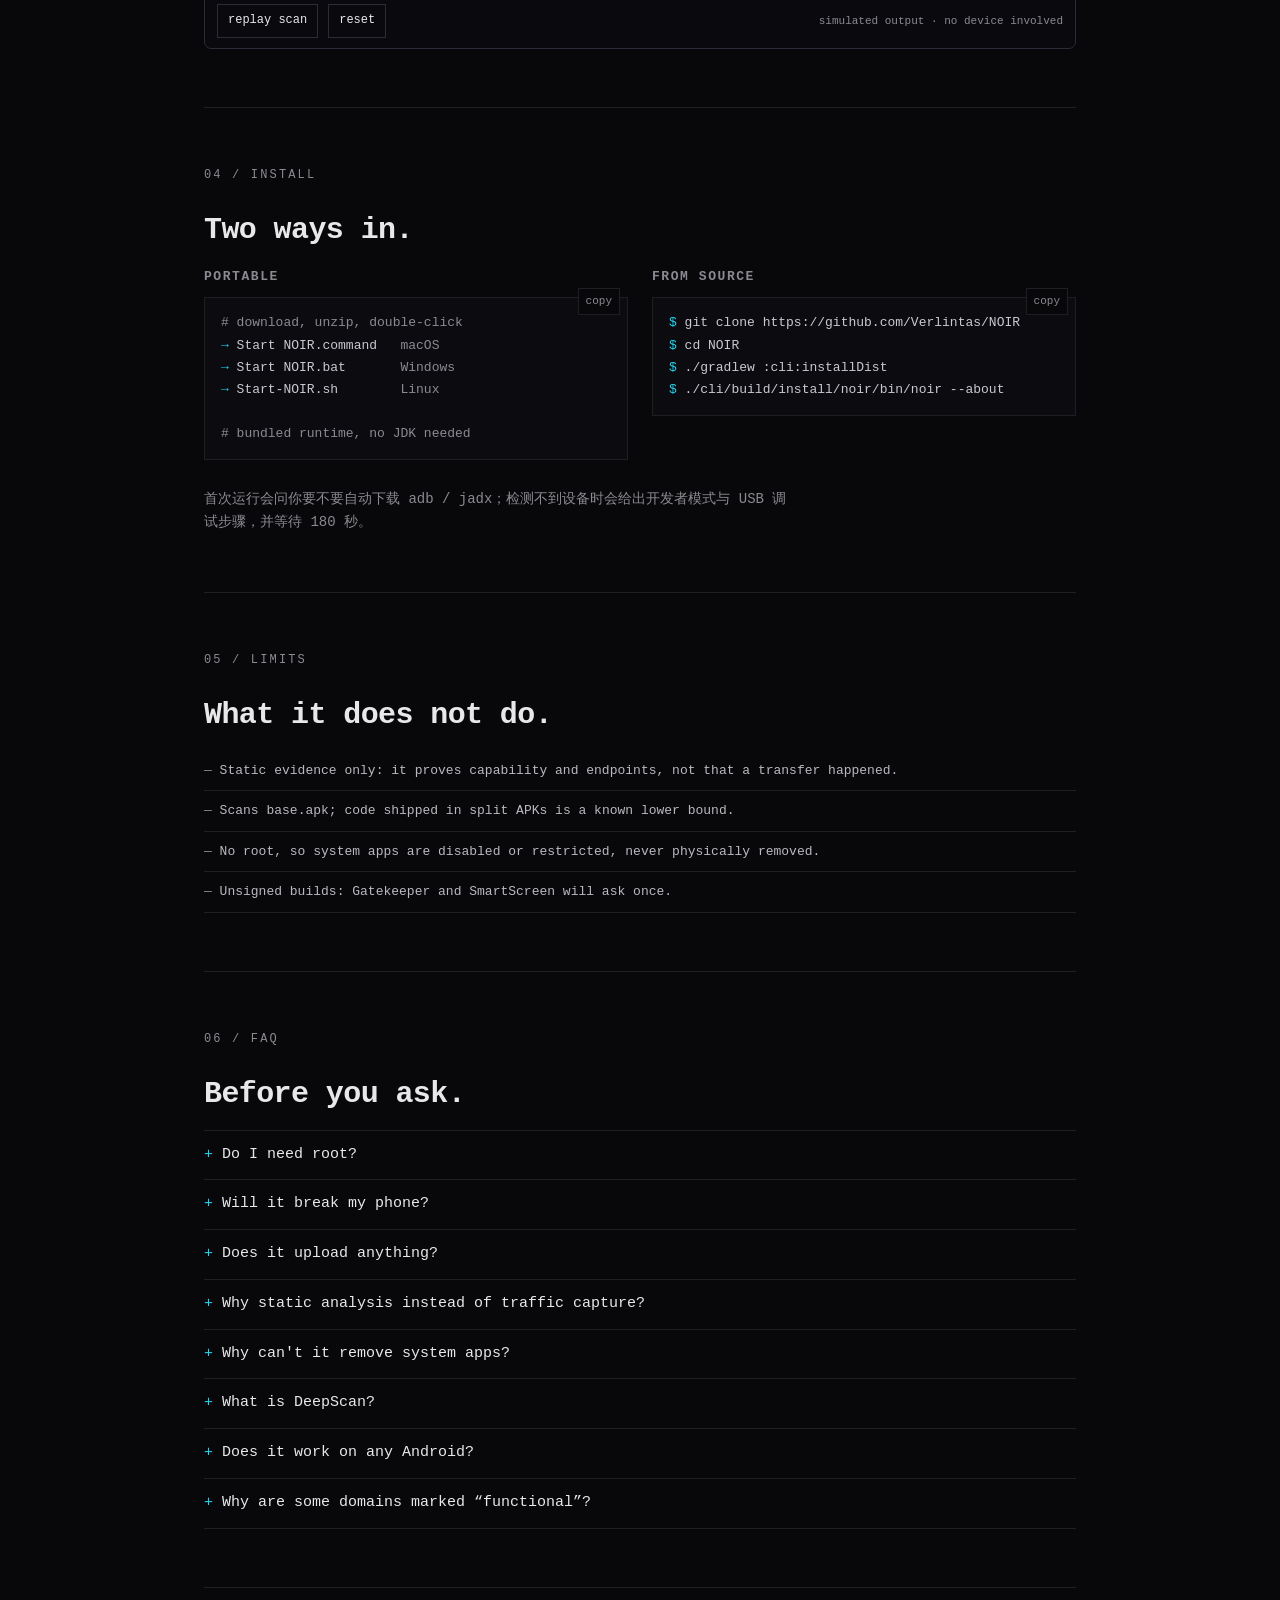
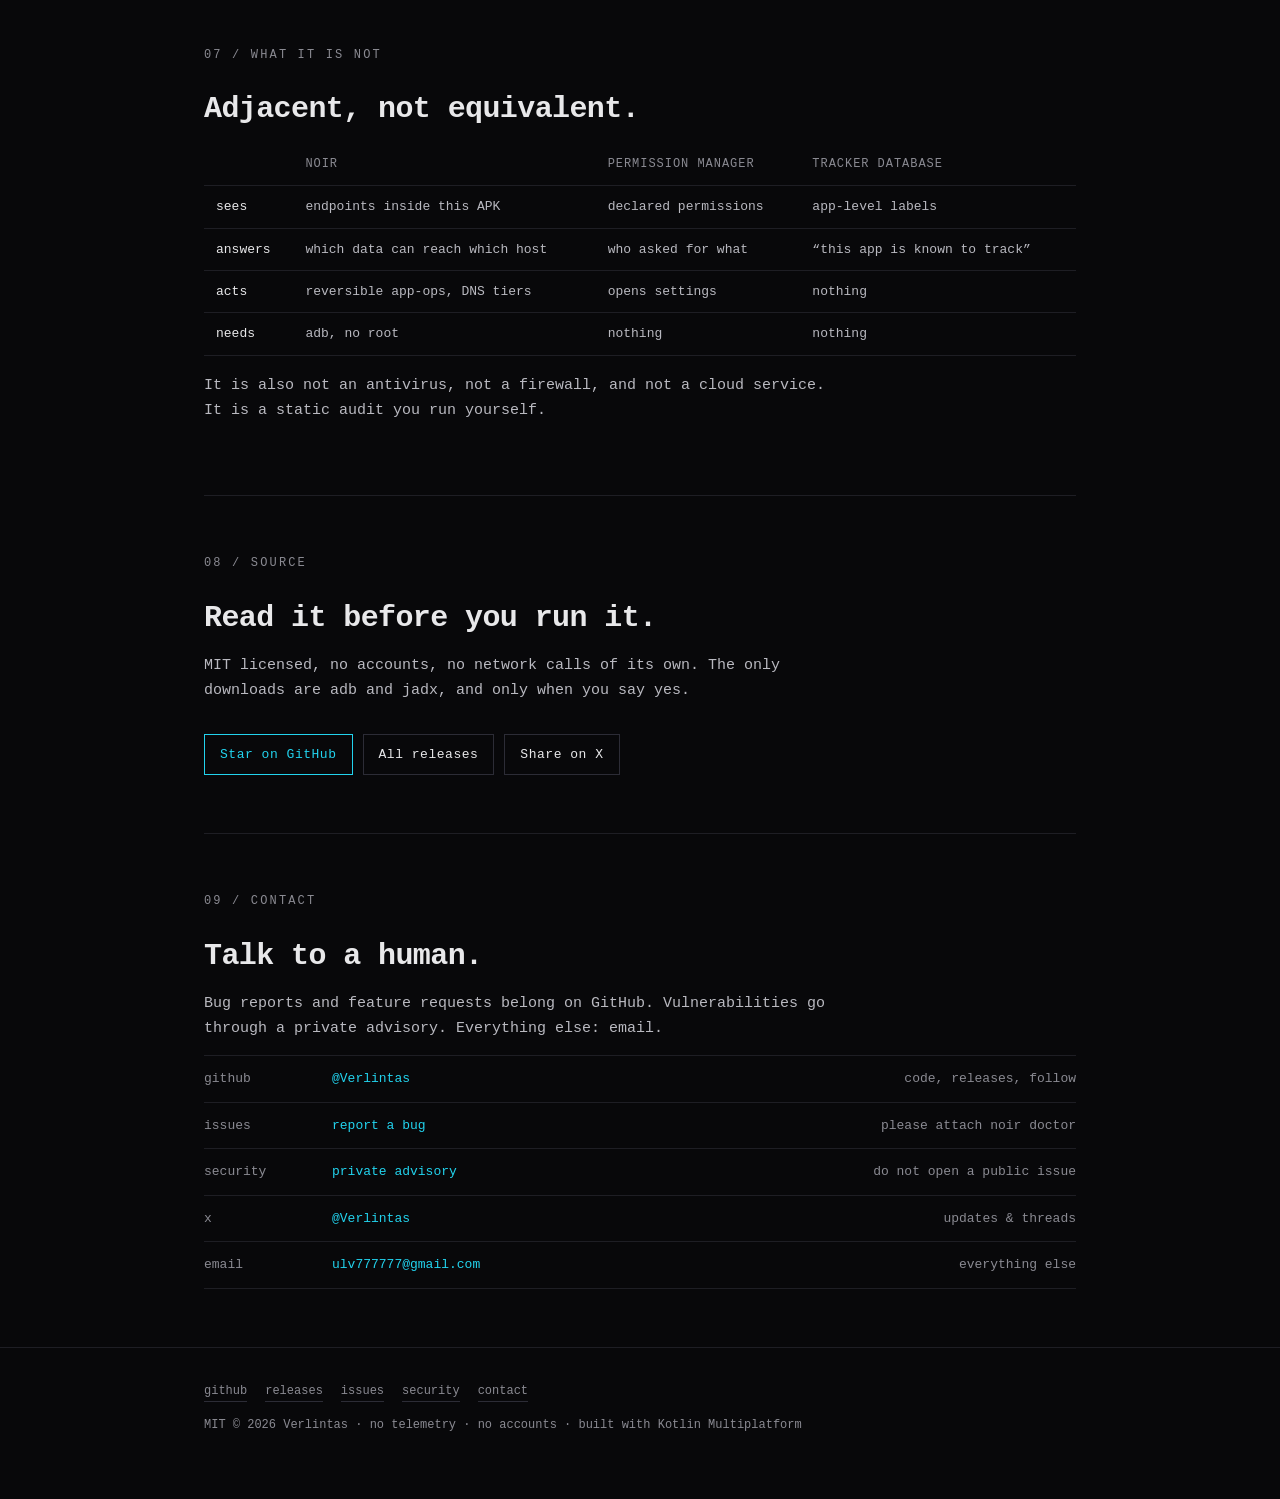
==== commit cc249427: "feat(site): rebuild the terminal demo from the real TUI Mirror the 100-column dashboard: ASCII logo," ====
--- a/site/index.html
+++ b/site/index.html
@@ -146,13 +146,18 @@
   <section class="reveal" id="demo">
     <p class="sec-label">03 / Demo</p>
     <h2>Run it here, simulated.</h2>
-    <p>Same output as <code>noir ui</code>, replayed in the browser. No device is touched and nothing leaves this page.</p>
+    <p>Same dashboard layout as <code>noir ui</code>, rebuilt from the real renderer. Press <b>replay scan</b> to watch a simulated run. No device is touched and nothing leaves this page.</p>
 
     <div class="demo">
-      <div class="demo-bar"><span>noir — simulated session</span><span>macOS · zsh</span></div>
-      <div class="demo-body" id="demo-body" aria-label="simulated terminal output"><div class="l dim fallback">JavaScript is off — run noir ui in your terminal to see this live.</div></div>
+      <div class="demo-bar">
+        <span class="demo-dots" aria-hidden="true"><i></i><i></i><i></i></span>
+        <span class="demo-title">noir — zsh</span>
+        <span class="demo-size">100×48 · simulated</span>
+        <span class="demo-pan">swipe →</span>
+      </div>
+      <div class="demo-body" id="demo-body" role="region" tabindex="0" aria-label="simulated terminal output"><div class="tui-fallback">JavaScript is off — run <code>noir ui</code> in your terminal to see this live.</div></div>
       <div class="demo-actions">
-        <button id="demo-run" type="button">run scan</button>
+        <button id="demo-run" type="button">replay scan</button>
         <button id="demo-reset" type="button">reset</button>
         <span class="demo-note">simulated output · no device involved</span>
       </div>
--- a/site/assets/style.css
+++ b/site/assets/style.css
@@ -248,46 +248,181 @@
 .flow .arrow { color: var(--cyan); }
 
 /* interactive demo */
-.demo { margin-top: 22px; border: 1px solid var(--line-bright); background: #0a0a0e; }
+.demo {
+  margin-top: 22px;
+  border: 1px solid var(--line-bright);
+  border-radius: 7px;
+  background: #0a0a0e;
+  overflow: hidden;
+}
 .demo-bar {
-  display: flex;
-  justify-content: space-between;
+  display: grid;
+  grid-template-columns: auto 1fr auto;
+  align-items: center;
   gap: 12px;
   padding: 8px 12px;
   border-bottom: 1px solid var(--line);
+  background: #0c0c10;
   color: var(--dim);
   font-size: 12px;
 }
+.demo-dots { display: flex; gap: 6px; }
+.demo-dots i { width: 8px; height: 8px; border-radius: 50%; background: #2c2c36; }
+.demo-dots i:nth-child(1) { background: #8a4d4d; }
+.demo-dots i:nth-child(2) { background: #8a744d; }
+.demo-dots i:nth-child(3) { background: #4d7d68; }
+.demo-title { color: #9a9aa4; text-align: center; letter-spacing: .04em; }
+.demo-size { color: var(--dim); justify-self: end; }
+.demo-pan { display: none; color: var(--cyan); }
 .demo-body {
-  padding: 16px;
-  min-height: 730px;
-  font-size: 13px;
-  line-height: 1.7;
-  overflow-x: auto;
-}
-.demo-body .l { white-space: pre; }
-.demo-body .fallback { white-space: normal; }
+  padding: 16px 18px 18px;
+  min-height: 840px;
+  background: #070709;
+  font-size: 12px;
+  line-height: 1.42;
+  overflow: auto;
+}
 .demo-body .dim { color: var(--dim); }
 .demo-body .ok { color: var(--cyan); }
+.demo-body .good { color: var(--green); }
 .demo-body .v { color: var(--violet); }
 .demo-body .warn { color: var(--amber); }
 .demo-body .bad { color: var(--red); }
-.demo-body .head { color: var(--fg); font-weight: 600; letter-spacing: .08em; }
-.demo-body .spacer { height: 10px; }
-.demo-body table { width: 100%; border-collapse: collapse; font-size: 13px; margin: 4px 0 6px; }
-.demo-body td { padding: 1px 0; vertical-align: top; white-space: nowrap; }
-.demo-body td.num { text-align: right; color: var(--dim); padding-left: 14px; }
-.demo-body td.pkg { color: var(--fg); }
-.demo-body td.cat { color: var(--dim); padding-left: 14px; }
-.demo-body .lbl { display: inline-block; width: 10ch; }
-.demo-body .mini {
+
+/* simulated scan log */
+.tui-run {
+  margin: 0;
+  color: #c9c9d1;
+  white-space: pre;
+  line-height: 1.55;
+}
+.tui-run .prompt { color: var(--cyan); }
+.tui-run .spin { color: var(--cyan); }
+.tui-run .pbar-on {
+  background: linear-gradient(90deg, var(--cyan), var(--violet));
+  -webkit-background-clip: text;
+  background-clip: text;
+  color: transparent;
+}
+.tui-run .pbar-off { color: #34343e; }
+
+/* dashboard, rebuilt from app/noir/core/Tui.kt */
+.tui {
+  width: 100ch;
+  border: 1px solid #6e6e7a;
+  border-radius: 9px;
+  padding: 12px 16px 14px;
+  color: #c9c9d1;
+}
+.tui-brand { display: flex; align-items: flex-start; gap: 3ch; }
+.tui-logo { margin: 0; line-height: 1.42; white-space: pre; }
+.tui-logo-line {
+  display: block;
+  background: linear-gradient(92deg, var(--cyan), var(--violet));
+  -webkit-background-clip: text;
+  background-clip: text;
+  color: transparent;
+}
+.tui-tags { line-height: 1.42; white-space: pre; }
+.tui-tags > * { display: block; }
+.tui-tags b { color: var(--fg); font-weight: 700; }
+.tui-tags span { color: var(--dim); }
+.tui-tags .blank { height: 1.42em; }
+
+.tui-sec {
+  display: flex;
+  align-items: center;
+  gap: 1.2ch;
+  margin: 14px 0 5px;
+}
+.tui-sec::before,
+.tui-sec::after {
+  content: "";
+  height: 1px;
+  background: #45454f;
+}
+.tui-sec::before { flex: 0 0 1.2ch; }
+.tui-sec::after { flex: 1; }
+.tui-sec-label {
+  color: var(--fg);
+  font-size: .95em;
+  font-weight: 700;
+  letter-spacing: .08em;
+  white-space: nowrap;
+}
+
+.tui-kv { display: flex; align-items: baseline; }
+.tui-kv .k { width: 9ch; flex: none; color: var(--dim); }
+.tui-kv .v { white-space: pre; }
+
+.tui-exp {
+  display: grid;
+  grid-template-columns: 12ch 30ch 4ch 4ch;
+  column-gap: 1.5ch;
+  align-items: baseline;
+  white-space: nowrap;
+}
+.tui-exp .cat { color: var(--fg); }
+.tui-exp .count { color: var(--fg); text-align: right; }
+.tui-exp .pct { color: var(--dim); text-align: right; }
+.tui-exp.uncat .cat,
+.tui-exp.uncat .count { color: var(--dim); }
+.tui-bar { letter-spacing: 0; }
+.tui-bar-on {
+  background: linear-gradient(90deg, var(--cyan), var(--violet));
+  -webkit-background-clip: text;
+  background-clip: text;
+  color: transparent;
+}
+.tui-bar-off { color: #34343e; }
+.tui-dots { color: #45454f; letter-spacing: .08em; }
+
+.tui-find {
+  display: grid;
+  grid-template-columns: 2ch 5ch 10ch minmax(20ch, 1fr) 2ch 3ch;
+  column-gap: 1.5ch;
+  align-items: baseline;
+  white-space: nowrap;
+}
+.tui-find.head,
+.tui-find.head .cat,
+.tui-find.head .pkg,
+.tui-find.head .up,
+.tui-find.head .cmd { color: var(--dim); }
+.tui-find .num { color: var(--dim); text-align: right; }
+.tui-find .score { text-align: right; }
+.tui-find .cat,
+.tui-find .pkg { color: var(--fg); overflow: hidden; text-overflow: ellipsis; }
+.tui-find .up,
+.tui-find .cmd { color: var(--dim); text-align: right; }
+
+.tui-plan { display: grid; gap: 1px; }
+.tui-planrow { display: flex; align-items: baseline; gap: 3ch; white-space: pre; }
+.tui-planrow > .k { width: 9ch; flex: none; color: var(--dim); }
+.tui-risk { display: flex; gap: 2.5ch; }
+.tui-risk > span { color: var(--dim); white-space: nowrap; }
+.tui-risk .red { color: var(--red); }
+.tui-risk .amber { color: var(--amber); }
+.tui-risk .green { color: var(--green); }
+.tui-actions { display: flex; gap: 3ch; flex-wrap: wrap; }
+.tui-actions > span { color: #c9c9d1; white-space: nowrap; }
+.tui-actions .more { color: var(--dim); }
+.tui-planrow .safe-n { color: var(--green); }
+
+.tui-after { margin-top: 14px; line-height: 1.42; }
+.tui-after > div { white-space: pre; }
+.tui-after .report-k { color: var(--dim); }
+.tui-prompt { margin-top: 14px; }
+.tui-caret {
   display: inline-block;
-  height: 9px;
-  background: linear-gradient(90deg, var(--cyan), var(--violet));
-  vertical-align: -1px;
-}
-.demo-body .track { display: inline-block; width: 160px; height: 9px; background: #1a1a20; vertical-align: -1px; }
-.demo-body .track i { display: block; height: 100%; width: 0; background: linear-gradient(90deg, var(--cyan), var(--violet)); }
+  width: .62em;
+  height: 1em;
+  background: var(--cyan);
+  vertical-align: -2px;
+  animation: blink 1.15s steps(1) infinite;
+}
+.tui-fallback { white-space: normal; color: var(--dim); }
+
 .demo-actions {
   display: none;
   gap: 10px;
@@ -417,7 +552,12 @@
   section { padding: 44px 0; }
   .flow { grid-template-columns: 1fr; }
   .flow .arrow { justify-self: start; transform: rotate(90deg); }
-  .demo-body { min-height: 640px; padding: 12px; font-size: 11px; }
+  .demo-bar { padding: 8px 10px; }
+  .demo-size { display: none; }
+  .demo-pan { display: inline; justify-self: end; }
+  .demo-body { min-height: 690px; padding: 10px; font-size: 10px; }
+  .tui { padding: 10px 12px; }
+  .tui-sec { margin: 10px 0 3px; }
   .demo-note { display: none; }
   .code { white-space: pre-wrap; overflow-wrap: anywhere; }
   .contact-row { grid-template-columns: 80px 1fr; }
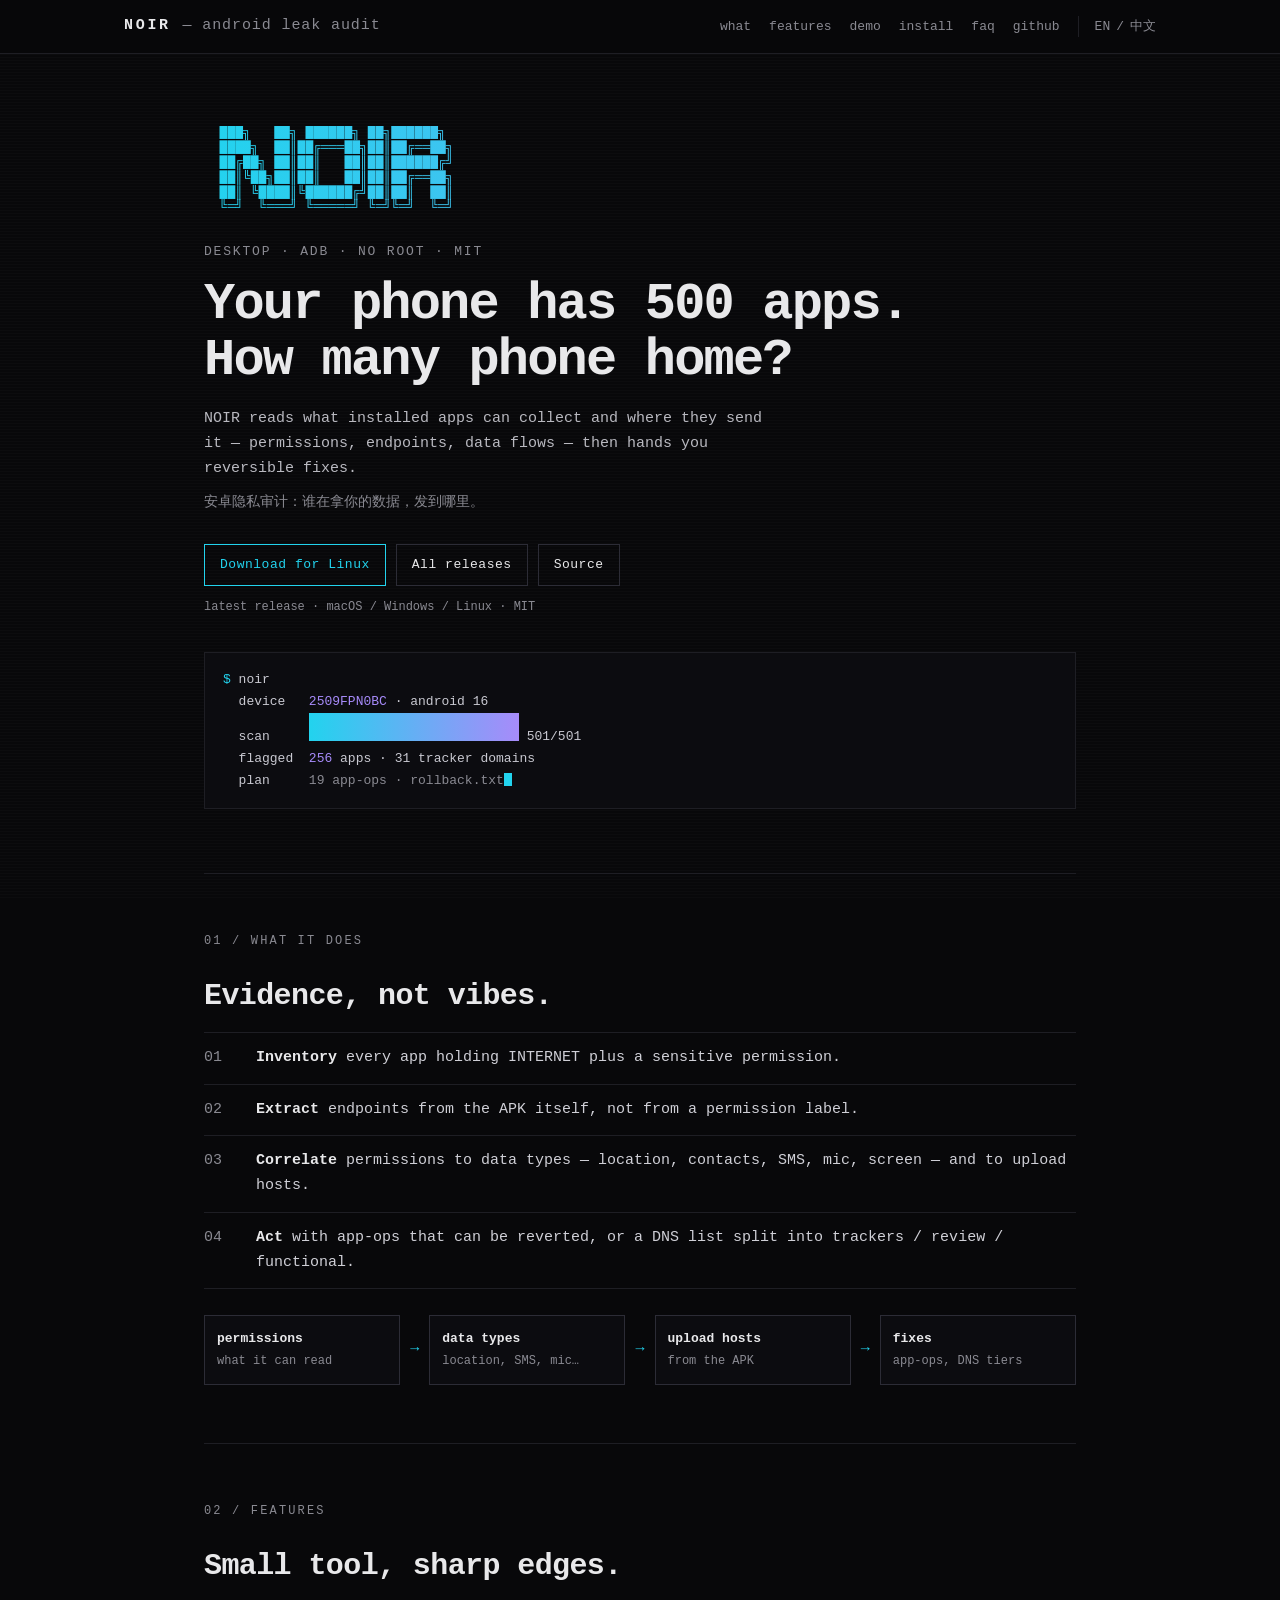
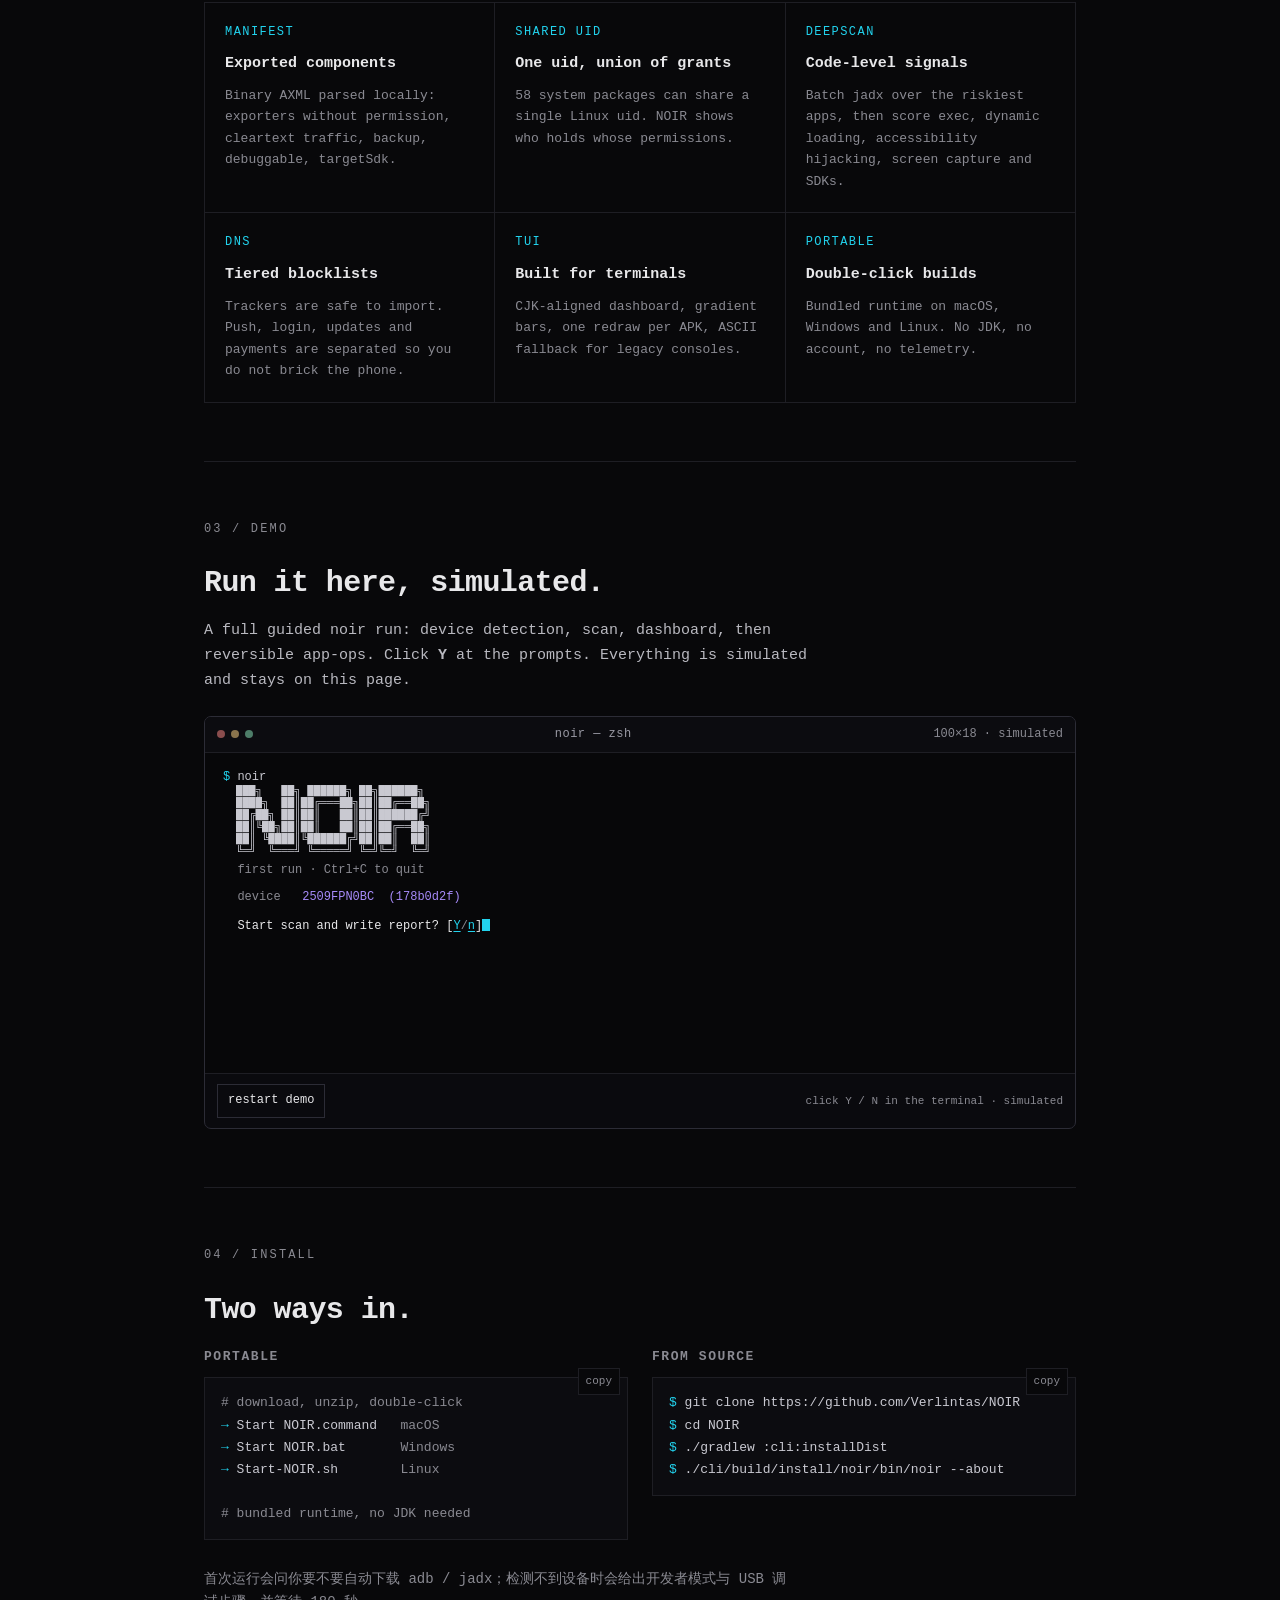
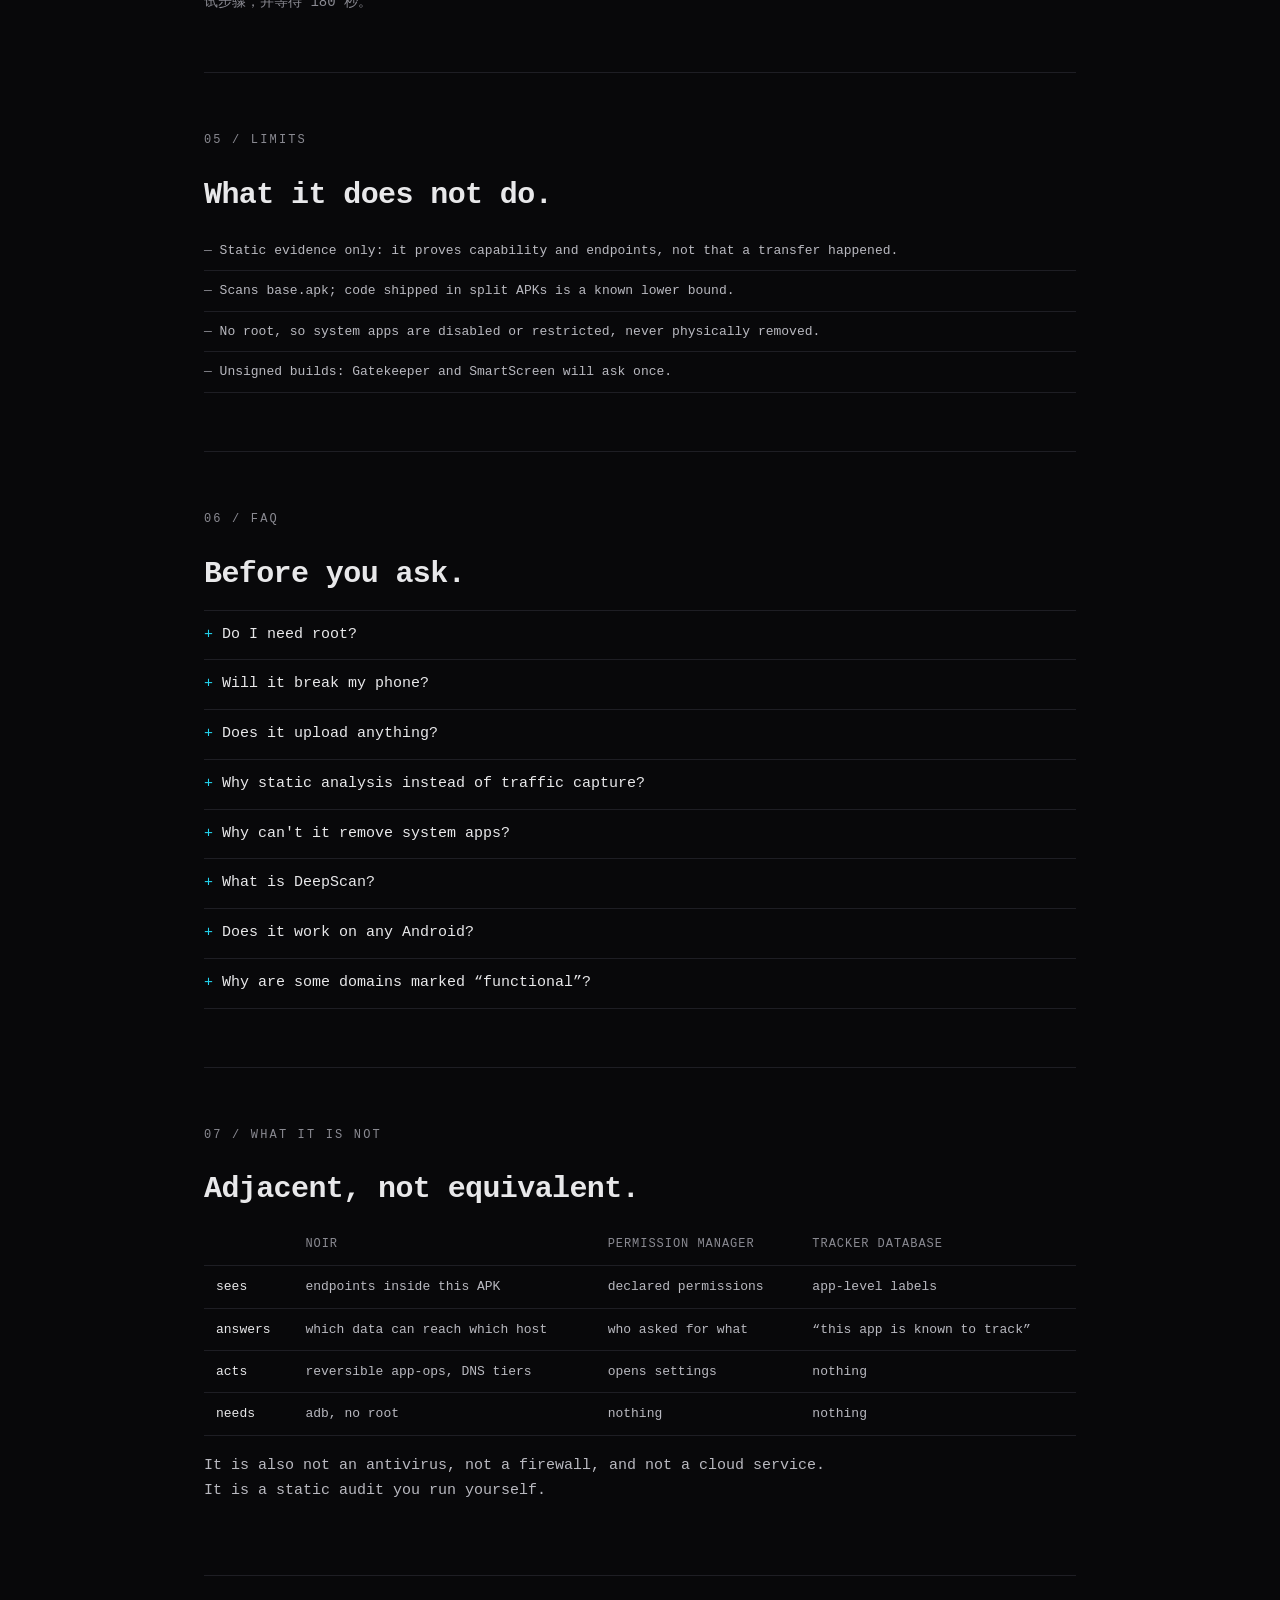
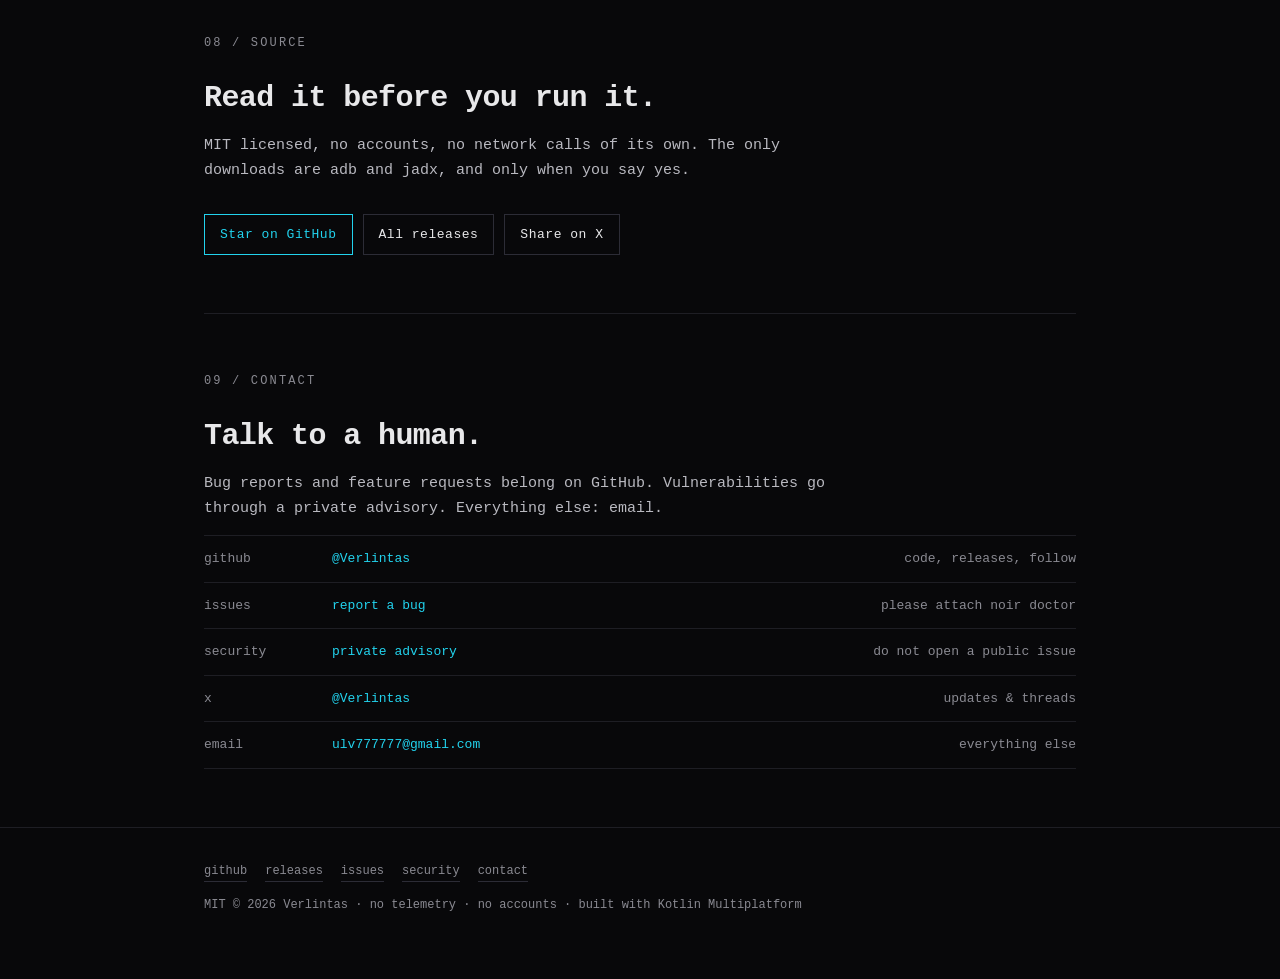
==== commit c0611f2c: "feat(site): run the guided noir flow end to end The demo now starts at the first-run prompt, scans, " ====
--- a/site/index.html
+++ b/site/index.html
@@ -146,20 +146,19 @@
   <section class="reveal" id="demo">
     <p class="sec-label">03 / Demo</p>
     <h2>Run it here, simulated.</h2>
-    <p>Same dashboard layout as <code>noir ui</code>, rebuilt from the real renderer. Press <b>replay scan</b> to watch a simulated run. No device is touched and nothing leaves this page.</p>
+    <p>A full guided <code>noir</code> run: device detection, scan, dashboard, then reversible app-ops. Click <b>Y</b> at the prompts. Everything is simulated and stays on this page.</p>
 
     <div class="demo">
       <div class="demo-bar">
         <span class="demo-dots" aria-hidden="true"><i></i><i></i><i></i></span>
         <span class="demo-title">noir — zsh</span>
-        <span class="demo-size">100×48 · simulated</span>
-        <span class="demo-pan">swipe →</span>
+        <span class="demo-size" id="demo-size">100×18 · simulated</span>
+        <span class="demo-pan">tap Y · swipe →</span>
       </div>
-      <div class="demo-body" id="demo-body" role="region" tabindex="0" aria-label="simulated terminal output"><div class="tui-fallback">JavaScript is off — run <code>noir ui</code> in your terminal to see this live.</div></div>
+      <div class="demo-body" id="demo-body" role="region" tabindex="0" aria-label="simulated terminal output"><div class="tui-fallback">JavaScript is off — run <code>noir</code> in your terminal to see this flow.</div></div>
       <div class="demo-actions">
-        <button id="demo-run" type="button">replay scan</button>
-        <button id="demo-reset" type="button">reset</button>
-        <span class="demo-note">simulated output · no device involved</span>
+        <button id="demo-reset" type="button">restart demo</button>
+        <span class="demo-note">click Y / N in the terminal · simulated</span>
       </div>
     </div>
   </section>
--- a/site/assets/style.css
+++ b/site/assets/style.css
@@ -276,12 +276,14 @@
 .demo-pan { display: none; color: var(--cyan); }
 .demo-body {
   padding: 16px 18px 18px;
-  min-height: 840px;
+  height: 320px;
   background: #070709;
   font-size: 12px;
   line-height: 1.42;
   overflow: auto;
-}
+  transition: height .32s ease;
+}
+.demo-body.expanded { height: 880px; }
 .demo-body .dim { color: var(--dim); }
 .demo-body .ok { color: var(--cyan); }
 .demo-body .good { color: var(--green); }
@@ -290,6 +292,15 @@
 .demo-body .bad { color: var(--red); }
 
 /* simulated scan log */
+.tui-run,
+.tui-wizard,
+.tui-after,
+.tui-apply-note,
+.tui-apply-log,
+.tui-rollback,
+.tui-prompt,
+.tui-ask { width: 100ch; }
+
 .tui-run {
   margin: 0;
   color: #c9c9d1;
@@ -421,6 +432,48 @@
   vertical-align: -2px;
   animation: blink 1.15s steps(1) infinite;
 }
+.tui-command { color: #c9c9d1; }
+.tui-command .ok { color: var(--cyan); }
+.tui-wizard .tui-banner {
+  margin: 0 0 4px;
+  color: #c9c9d1;
+  font-size: .9em;
+  line-height: 1.1;
+  white-space: pre;
+}
+.tui-wizard .tui-first { padding-left: 2ch; color: var(--dim); }
+.tui-wizard .tui-kv { padding-left: 2ch; }
+.tui-wizard-gap { height: 10px; }
+
+.tui-ask {
+  display: block;
+  margin-top: 12px;
+  padding-left: 2ch;
+  white-space: pre;
+}
+.tui-ask .ask-q { white-space: pre; }
+.tui-choice {
+  padding: 0;
+  border: 0;
+  background: transparent;
+  color: var(--cyan);
+  font: inherit;
+  line-height: inherit;
+  cursor: pointer;
+  text-decoration: underline;
+  text-underline-offset: 2px;
+}
+.tui-choice:hover { color: var(--fg); }
+.tui-choice:focus-visible { outline: 1px solid var(--cyan); outline-offset: 2px; }
+
+.tui-apply-note { margin-top: 14px; padding-left: 2ch; color: var(--dim); }
+.tui-apply-log { margin-top: 8px; padding-left: 2ch; }
+.tui-apply { display: flex; gap: 2ch; white-space: pre; }
+.tui-apply .cmd { flex: 1; min-width: 0; overflow: hidden; text-overflow: ellipsis; }
+.tui-apply .status { color: var(--green); }
+.tui-rollback { margin-top: 8px; padding-left: 2ch; color: var(--dim); }
+.tui-rollback .path { color: #c9c9d1; }
+
 .tui-fallback { white-space: normal; color: var(--dim); }
 
 .demo-actions {
@@ -555,9 +608,17 @@
   .demo-bar { padding: 8px 10px; }
   .demo-size { display: none; }
   .demo-pan { display: inline; justify-self: end; }
-  .demo-body { min-height: 690px; padding: 10px; font-size: 10px; }
+  .demo-body { height: 300px; padding: 10px; font-size: 10px; }
+  .demo-body.expanded { height: 740px; }
   .tui { padding: 10px 12px; }
   .tui-sec { margin: 10px 0 3px; }
+  .tui-wizard,
+  .tui-after,
+  .tui-apply-note,
+  .tui-rollback,
+  .tui-prompt,
+  .tui-ask { width: auto; }
+  .tui-ask { white-space: normal; }
   .demo-note { display: none; }
   .code { white-space: pre-wrap; overflow-wrap: anywhere; }
   .contact-row { grid-template-columns: 80px 1fr; }
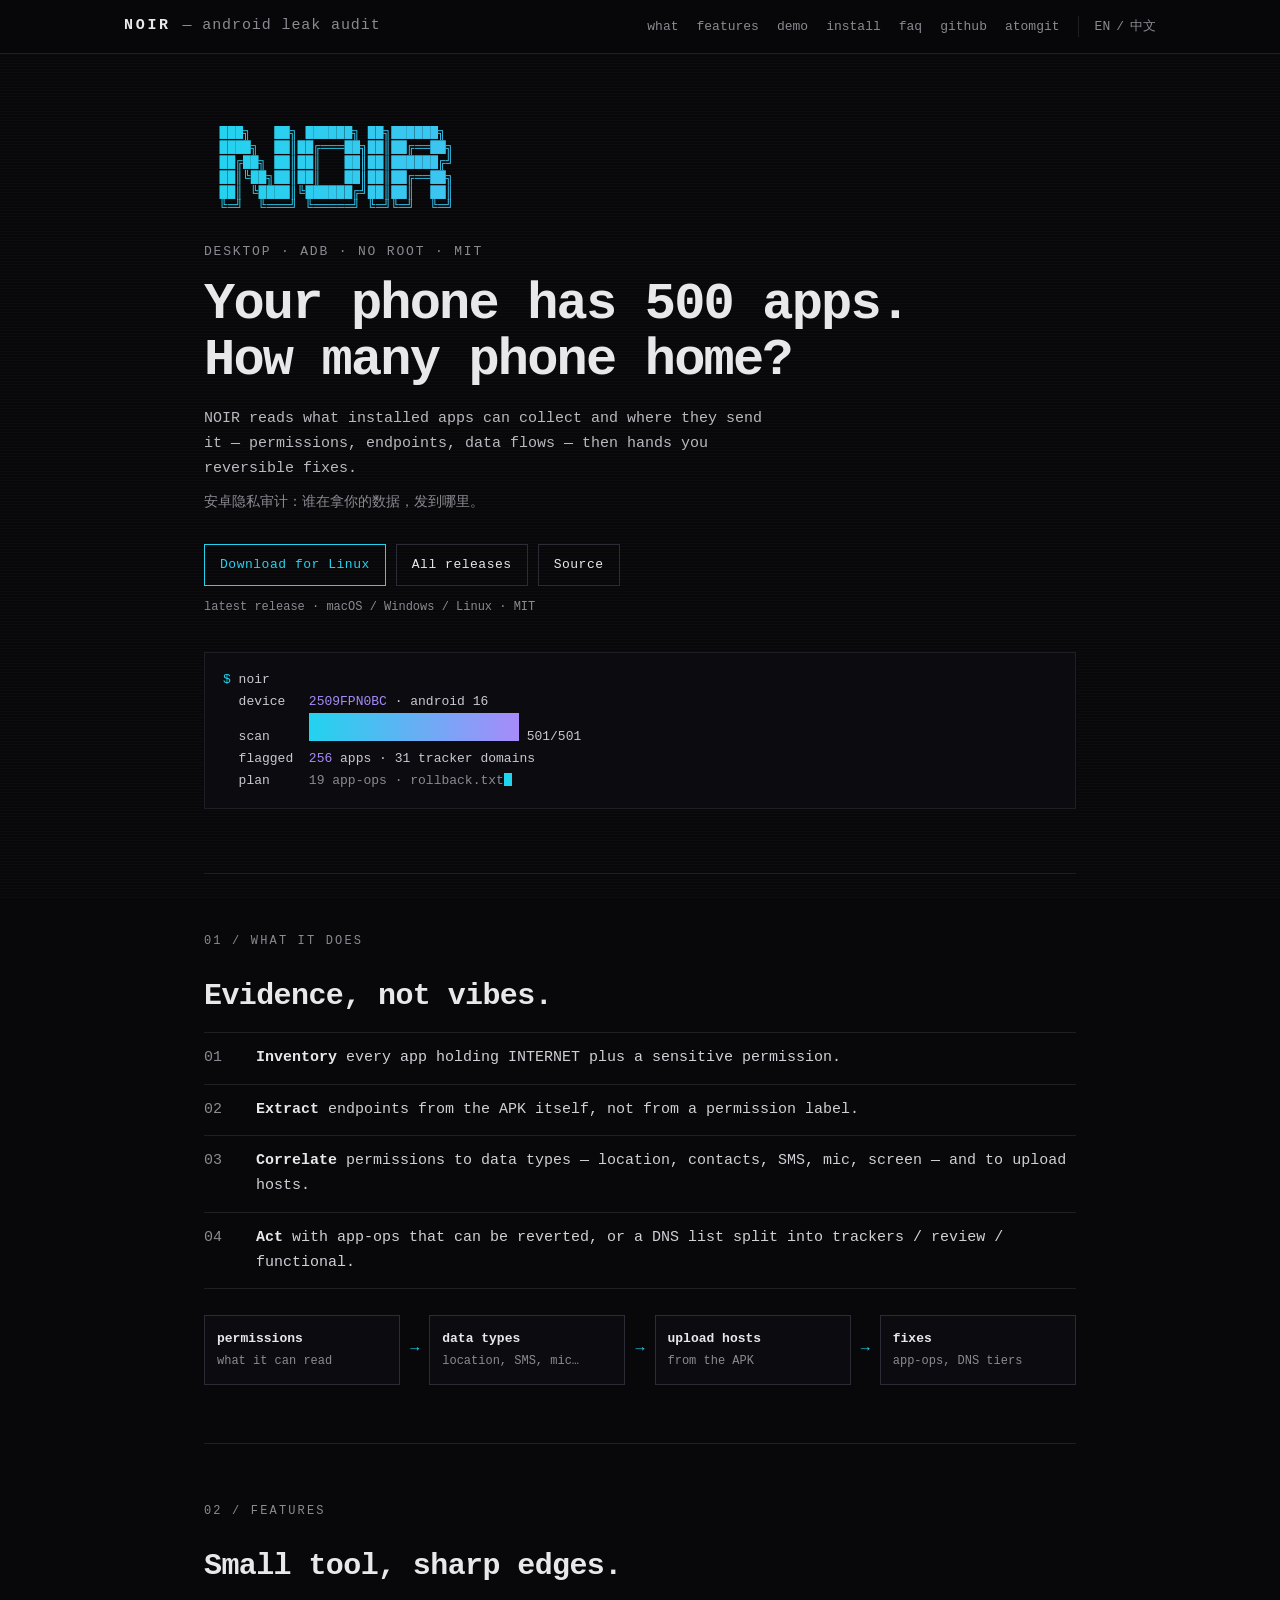
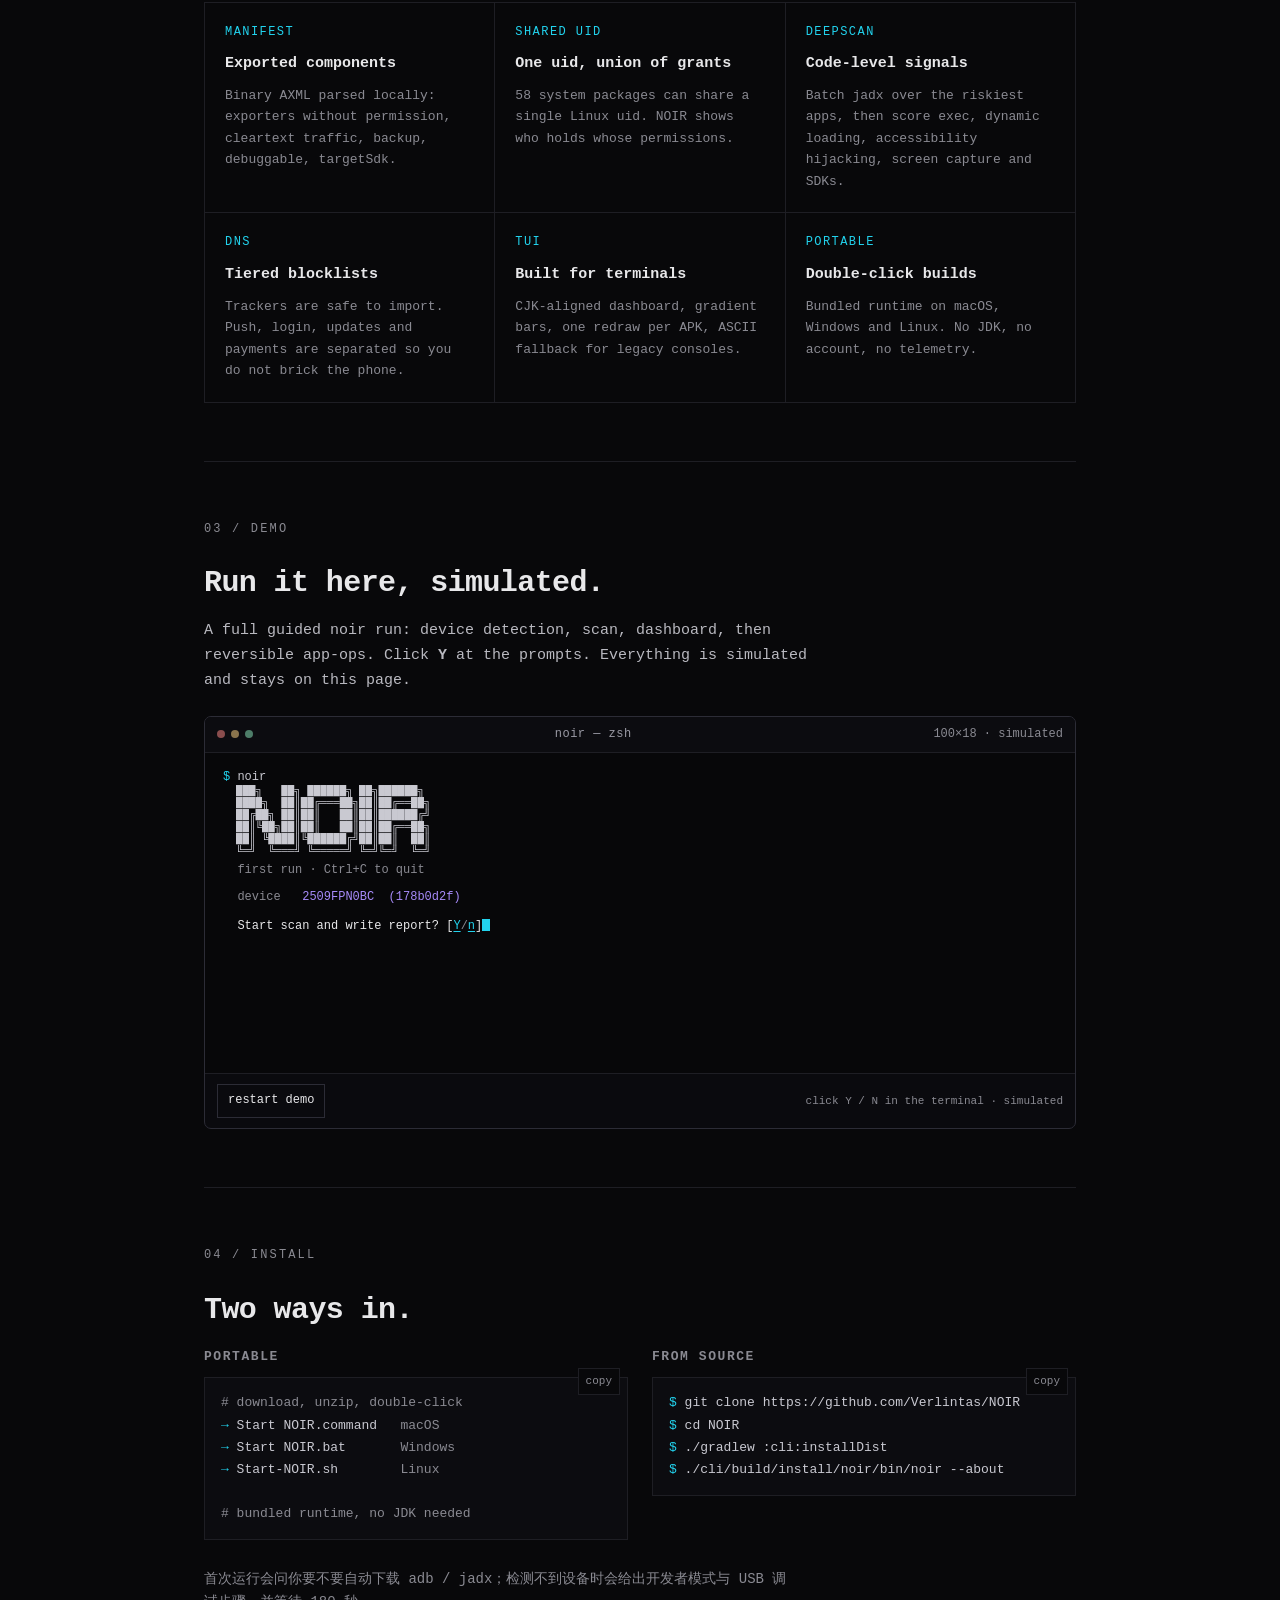
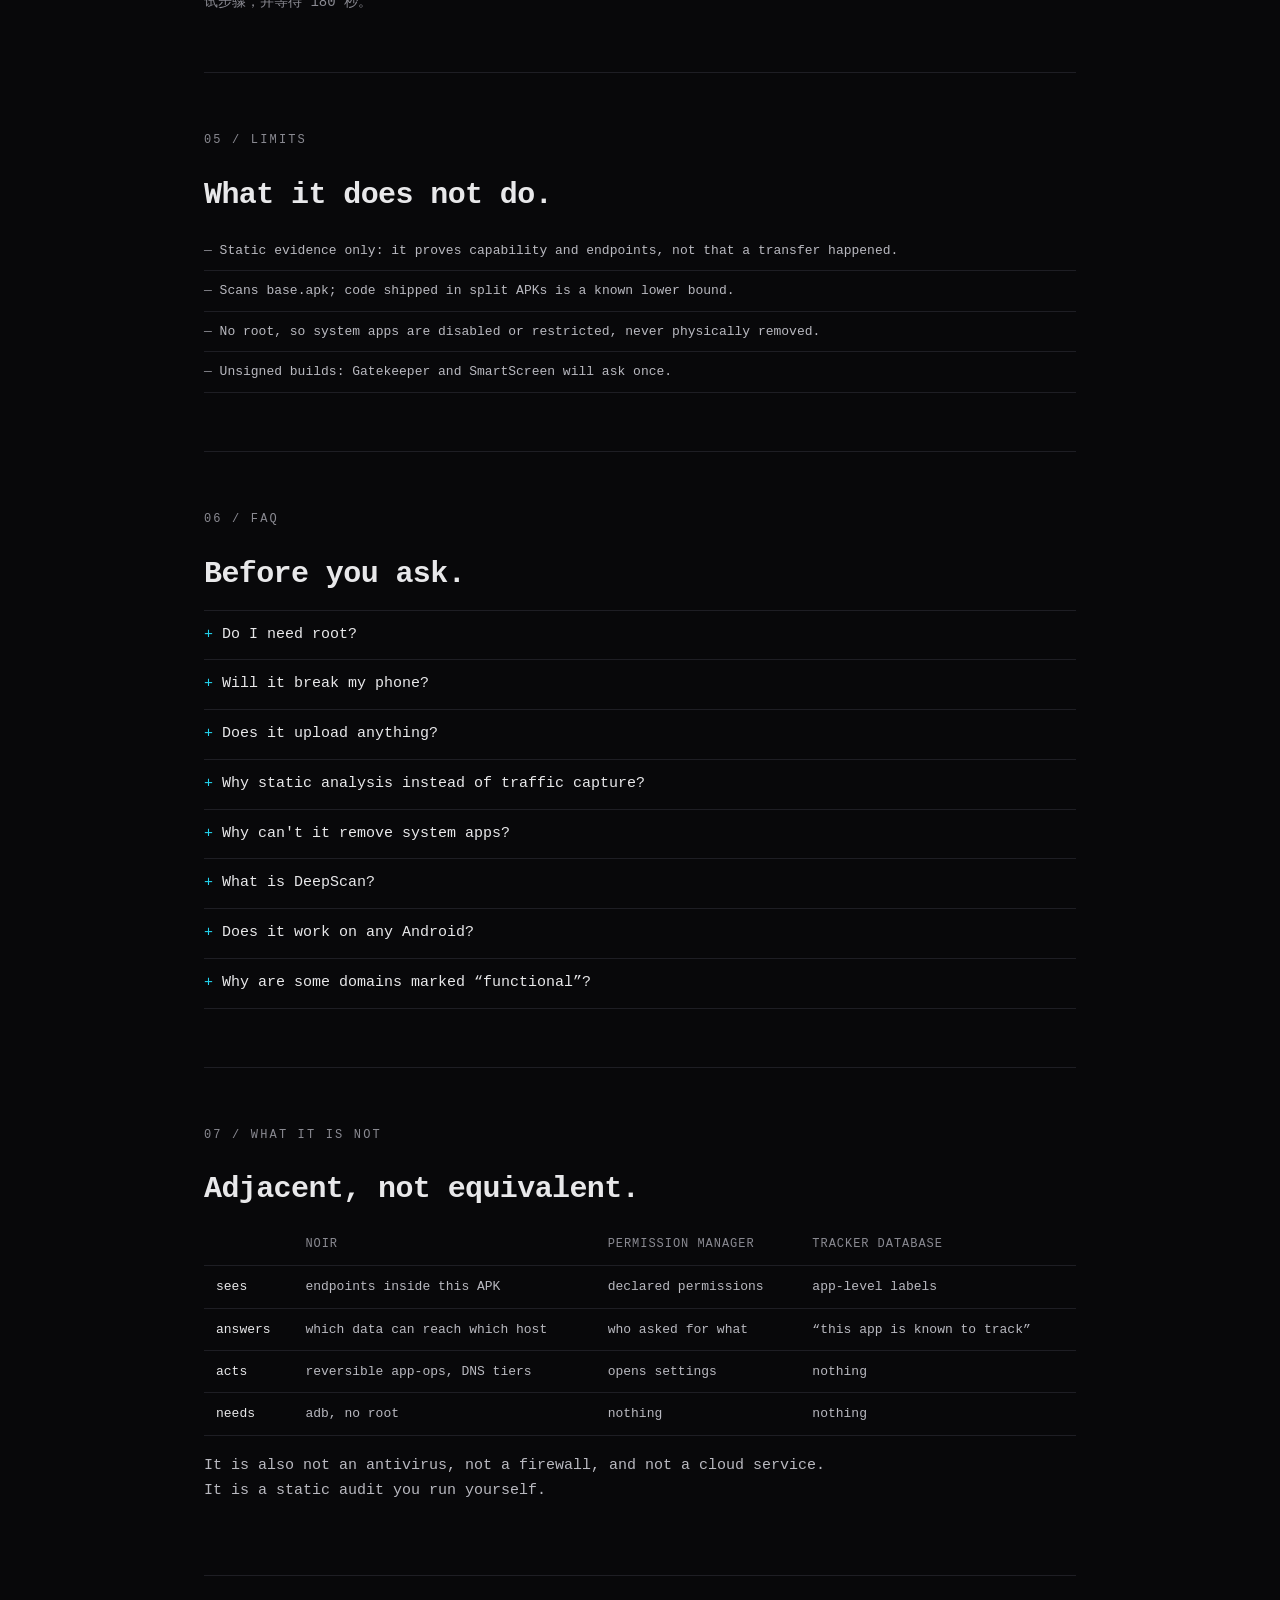
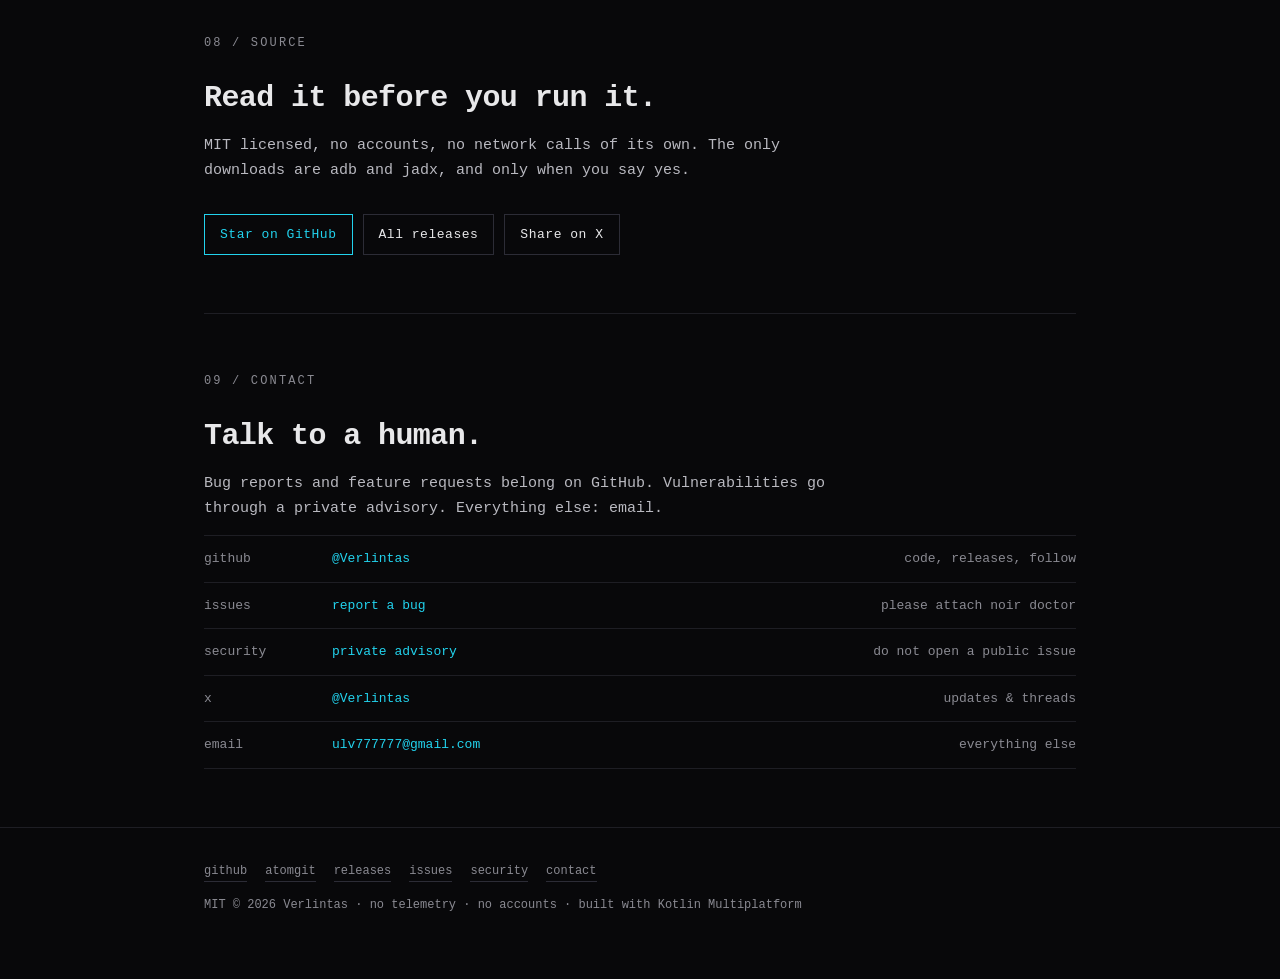
==== commit 7b14d6c6: "docs(site): add AtomGit link" ====
--- a/site/index.html
+++ b/site/index.html
@@ -67,6 +67,7 @@
       <a href="#install">install</a>
       <a href="#faq">faq</a>
       <a class="keep" href="https://github.com/Verlintas/NOIR">github</a>
+      <a href="https://atomgit.com/Verlintas/NOIR">atomgit</a>
       <span class="lang"><span class="active">EN</span> / <a class="lang-link" href="./zh/" hreflang="zh" lang="zh">中文</a></span>
     </nav>
   </div>
@@ -217,7 +218,7 @@
       </details>
       <details>
         <summary>Will it break my phone?</summary>
-        <p>The default run is read-only. <code>--apply</code> only changes app-ops, each reversible with <code>default</code>; <code>rollback.txt</code> is written next to the report. Uninstalling is a separate, explicit command.</p>
+        <p>The default run is read-only. <code>--apply</code> only changes app-ops; the previous mode is recorded so each change can be rolled back from <code>rollback.txt</code>. Uninstalling is a separate, explicit command.</p>
       </details>
       <details>
         <summary>Does it upload anything?</summary>
@@ -305,6 +306,7 @@
   <div class="wrap">
     <div class="links">
       <a href="https://github.com/Verlintas/NOIR">github</a>
+      <a href="https://atomgit.com/Verlintas/NOIR">atomgit</a>
       <a href="https://github.com/Verlintas/NOIR/releases">releases</a>
       <a href="https://github.com/Verlintas/NOIR/issues">issues</a>
       <a href="https://github.com/Verlintas/NOIR/blob/main/SECURITY.md">security</a>
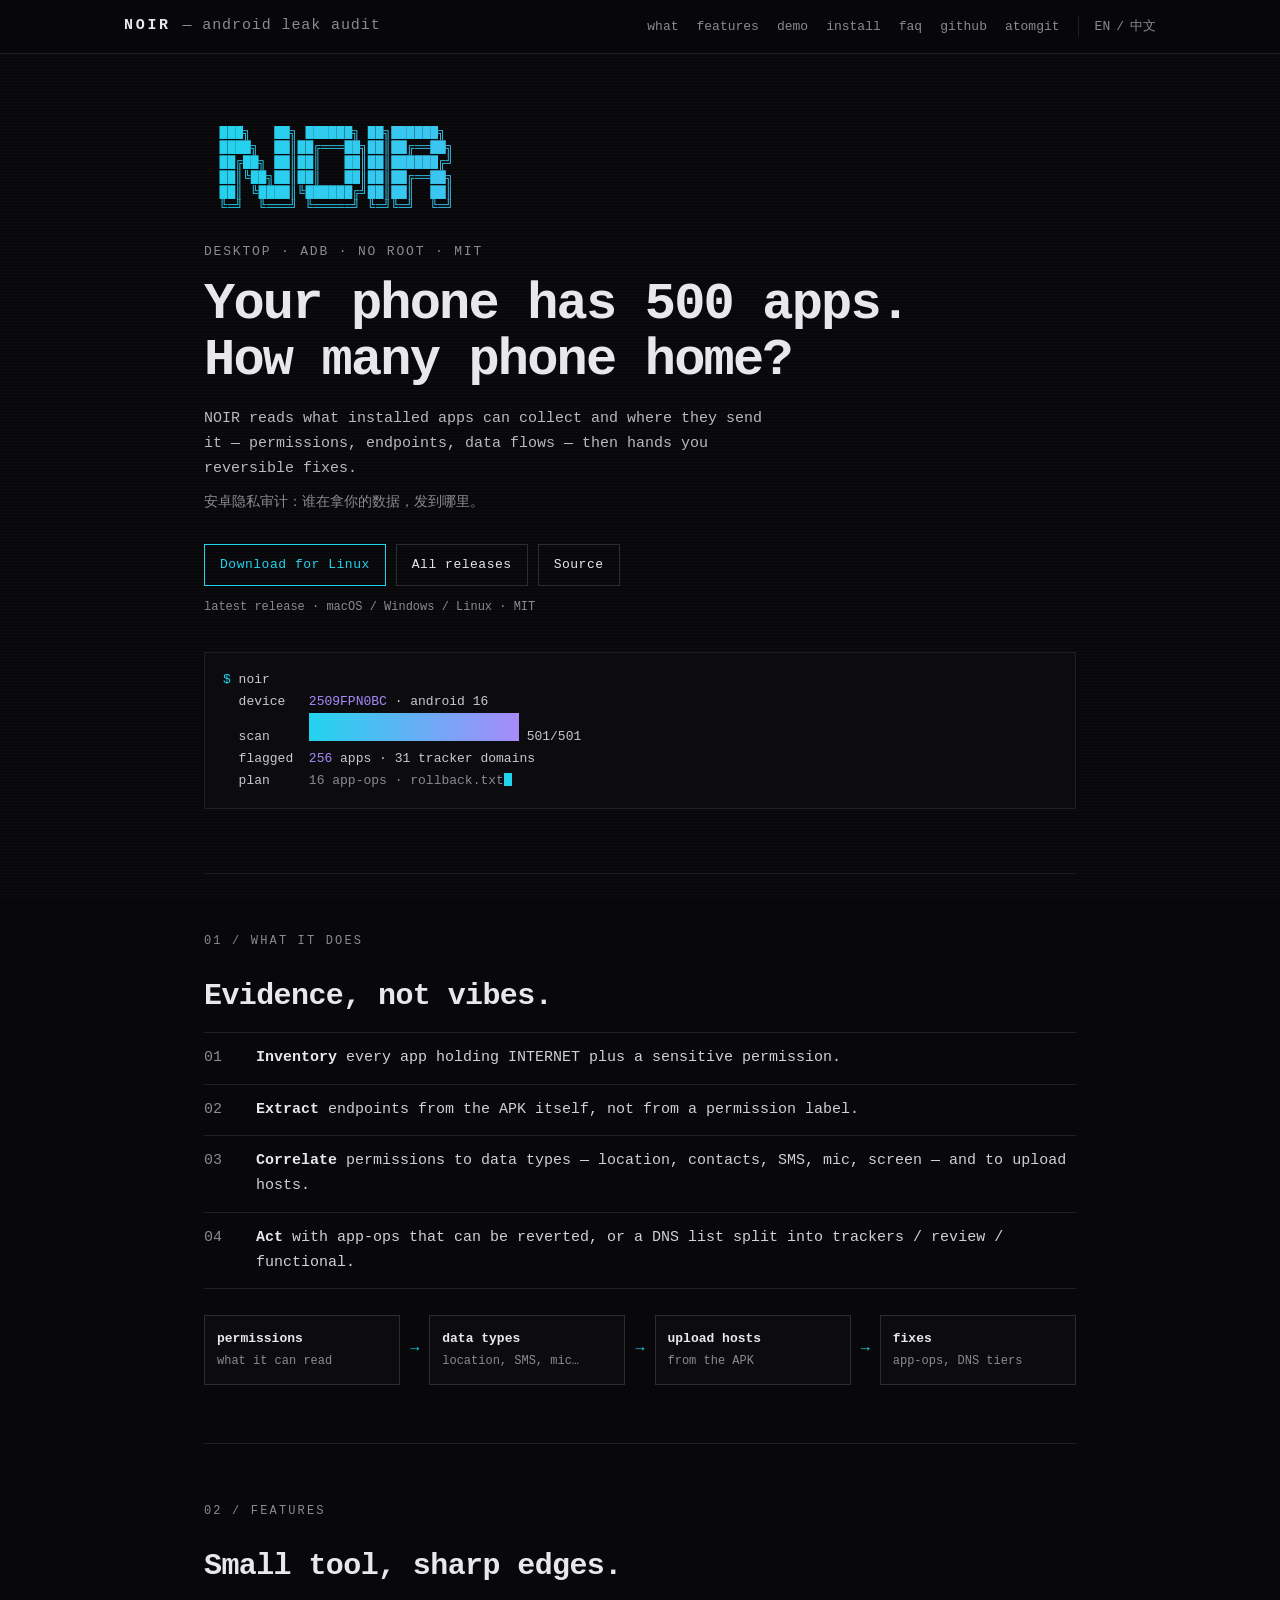
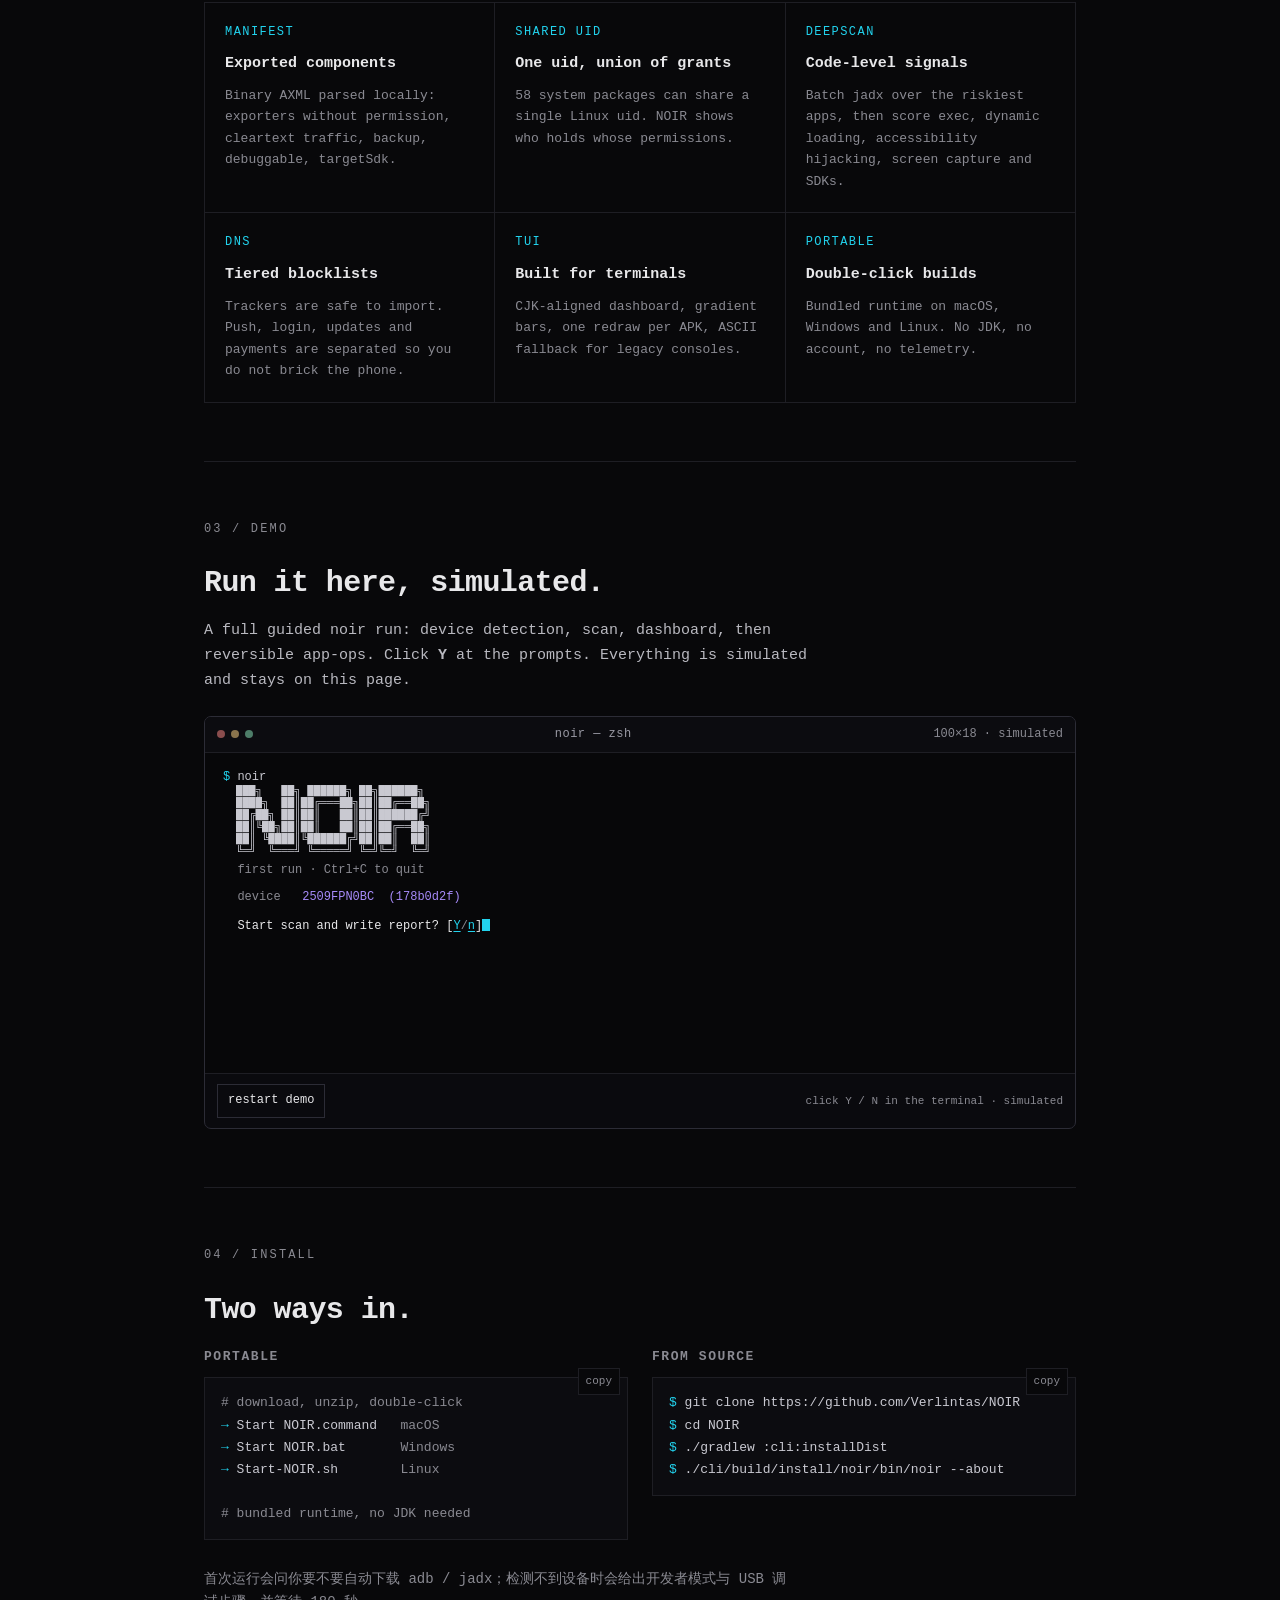
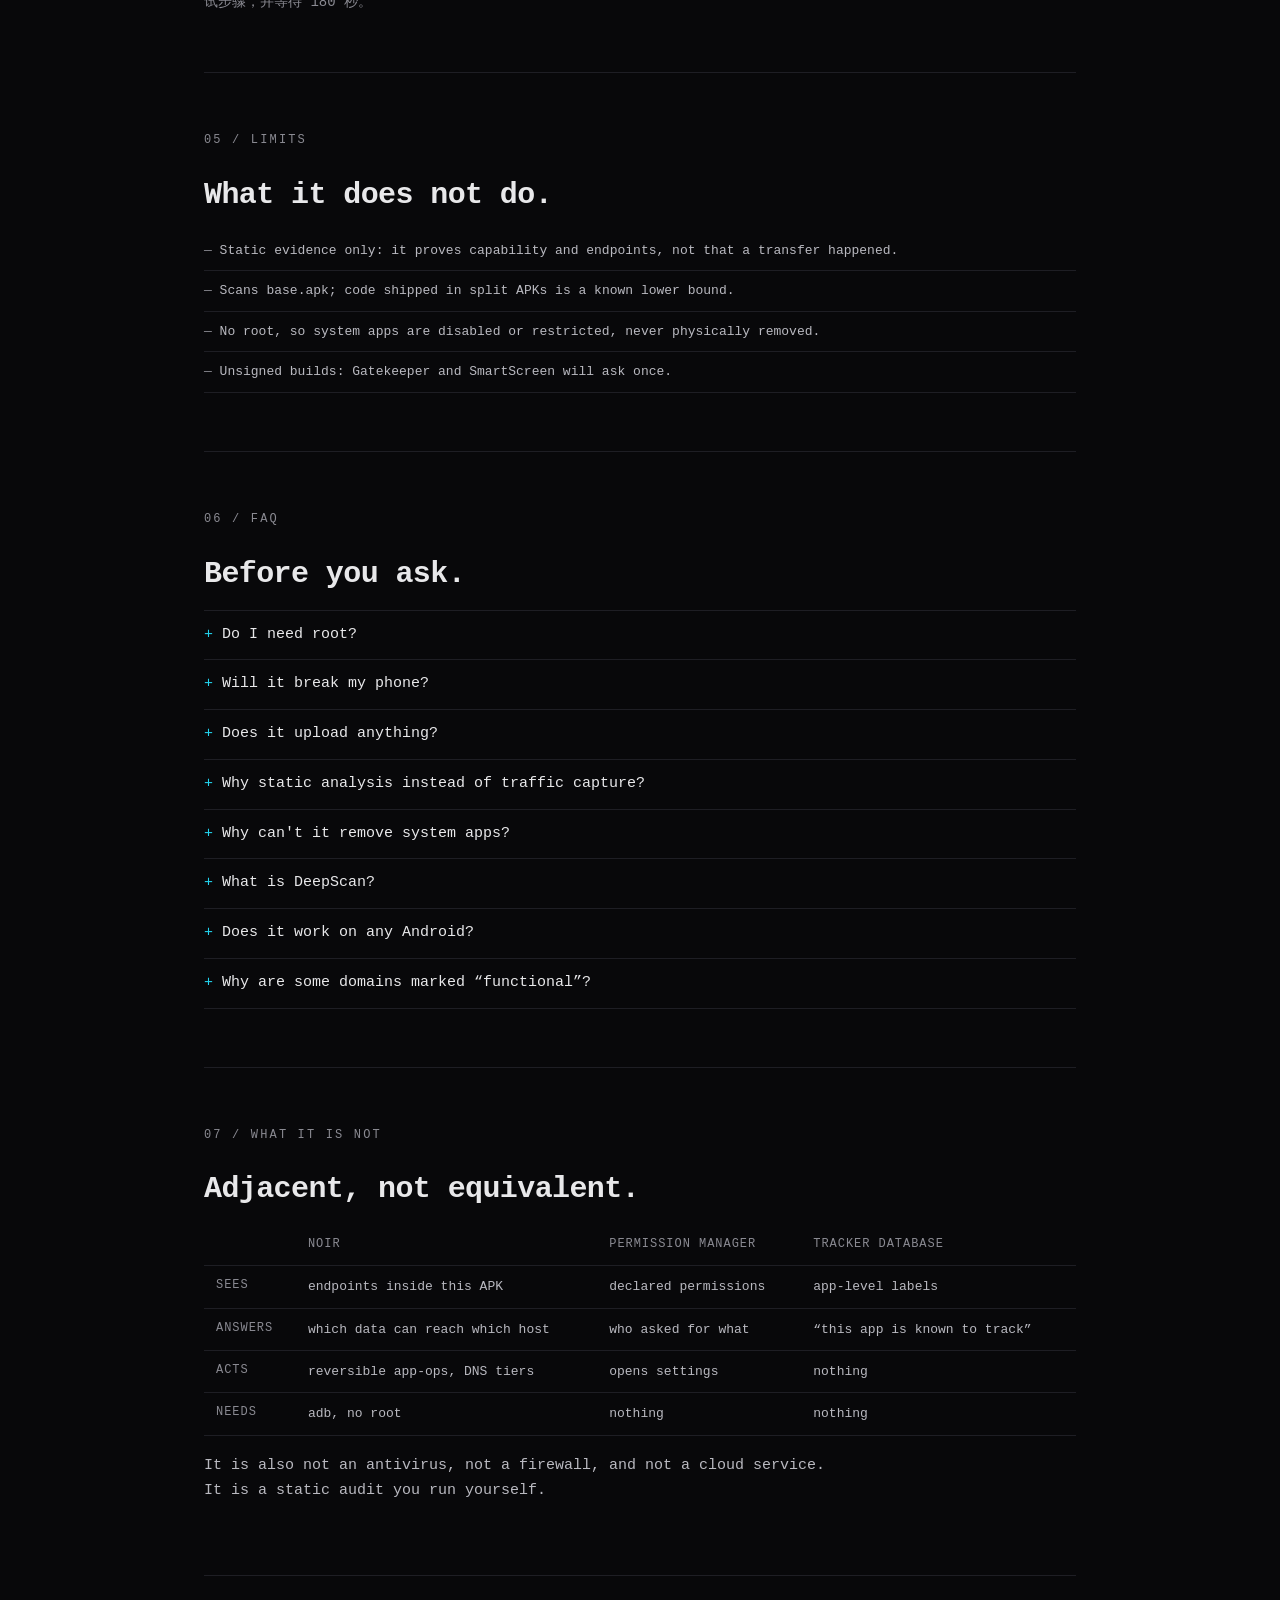
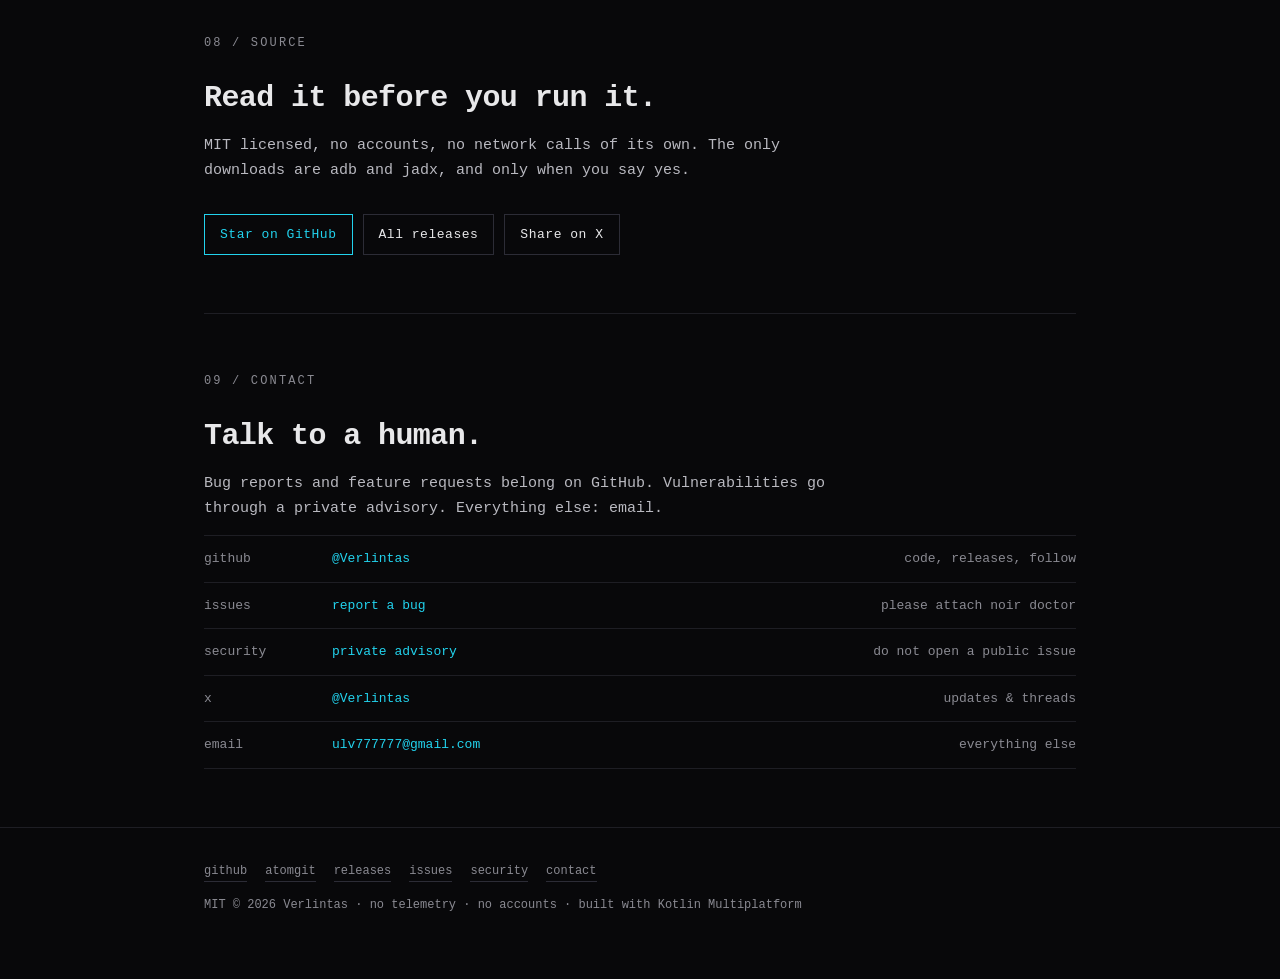
==== commit dcb119b6: "fix: address the full audit findings Harden destructive option parsing, rollback handling, purge/blo" ====
--- a/site/index.html
+++ b/site/index.html
@@ -105,7 +105,7 @@
   device   <span class="v">2509FPN0BC</span> · android 16
   scan     <span class="bar"></span> 501/501
   flagged  <span class="v">256</span> apps · 31 tracker domains
-  plan     <span class="d">19 app-ops · rollback.txt</span><span class="caret"></span></pre>
+  plan     <span class="d">16 app-ops · rollback.txt</span><span class="caret"></span></pre>
   </section>
 
   <section class="reveal" id="what">
@@ -156,7 +156,7 @@
         <span class="demo-size" id="demo-size">100×18 · simulated</span>
         <span class="demo-pan">tap Y · swipe →</span>
       </div>
-      <div class="demo-body" id="demo-body" role="region" tabindex="0" aria-label="simulated terminal output"><div class="tui-fallback">JavaScript is off — run <code>noir</code> in your terminal to see this flow.</div></div>
+      <div class="demo-body" id="demo-body" role="region" tabindex="0" aria-live="polite" aria-label="simulated terminal output"><div class="tui-fallback">JavaScript is off — run <code>noir</code> in your terminal to see this flow.</div></div>
       <div class="demo-actions">
         <button id="demo-reset" type="button">restart demo</button>
         <span class="demo-note">click Y / N in the terminal · simulated</span>
@@ -234,7 +234,7 @@
       </details>
       <details>
         <summary>What is DeepScan?</summary>
-        <p><code>noir deepscan</code> pulls the riskiest APKs, runs jadx in parallel, and scores code-level signals: <code>Runtime.exec</code>, dynamic dex loading, accessibility rewriting, screen capture, device-id reads and known SDKs. It is a triage tool, not a decompiler replacement.</p>
+        <p><code>noir deepscan</code> pulls the riskiest APKs, runs jadx in parallel, and scores code-level signals: <code>Runtime.getRuntime().exec</code>, dynamic dex loading, accessibility rewriting, screen capture, device-id reads and known SDKs. It is a triage tool, not a decompiler replacement.</p>
       </details>
       <details>
         <summary>Does it work on any Android?</summary>
@@ -256,10 +256,10 @@
         <tr><th></th><th>NOIR</th><th>Permission manager</th><th>Tracker database</th></tr>
       </thead>
       <tbody>
-        <tr><td>sees</td><td>endpoints inside this APK</td><td>declared permissions</td><td>app-level labels</td></tr>
-        <tr><td>answers</td><td>which data can reach which host</td><td>who asked for what</td><td>“this app is known to track”</td></tr>
-        <tr><td>acts</td><td>reversible app-ops, DNS tiers</td><td>opens settings</td><td>nothing</td></tr>
-        <tr><td>needs</td><td>adb, no root</td><td>nothing</td><td>nothing</td></tr>
+        <tr><th scope="row">sees</th><td>endpoints inside this APK</td><td>declared permissions</td><td>app-level labels</td></tr>
+        <tr><th scope="row">answers</th><td>which data can reach which host</td><td>who asked for what</td><td>“this app is known to track”</td></tr>
+        <tr><th scope="row">acts</th><td>reversible app-ops, DNS tiers</td><td>opens settings</td><td>nothing</td></tr>
+        <tr><th scope="row">needs</th><td>adb, no root</td><td>nothing</td><td>nothing</td></tr>
       </tbody>
     </table>
     <p style="margin-top:18px">It is also not an antivirus, not a firewall, and not a cloud service. It is a static audit you run yourself.</p>
